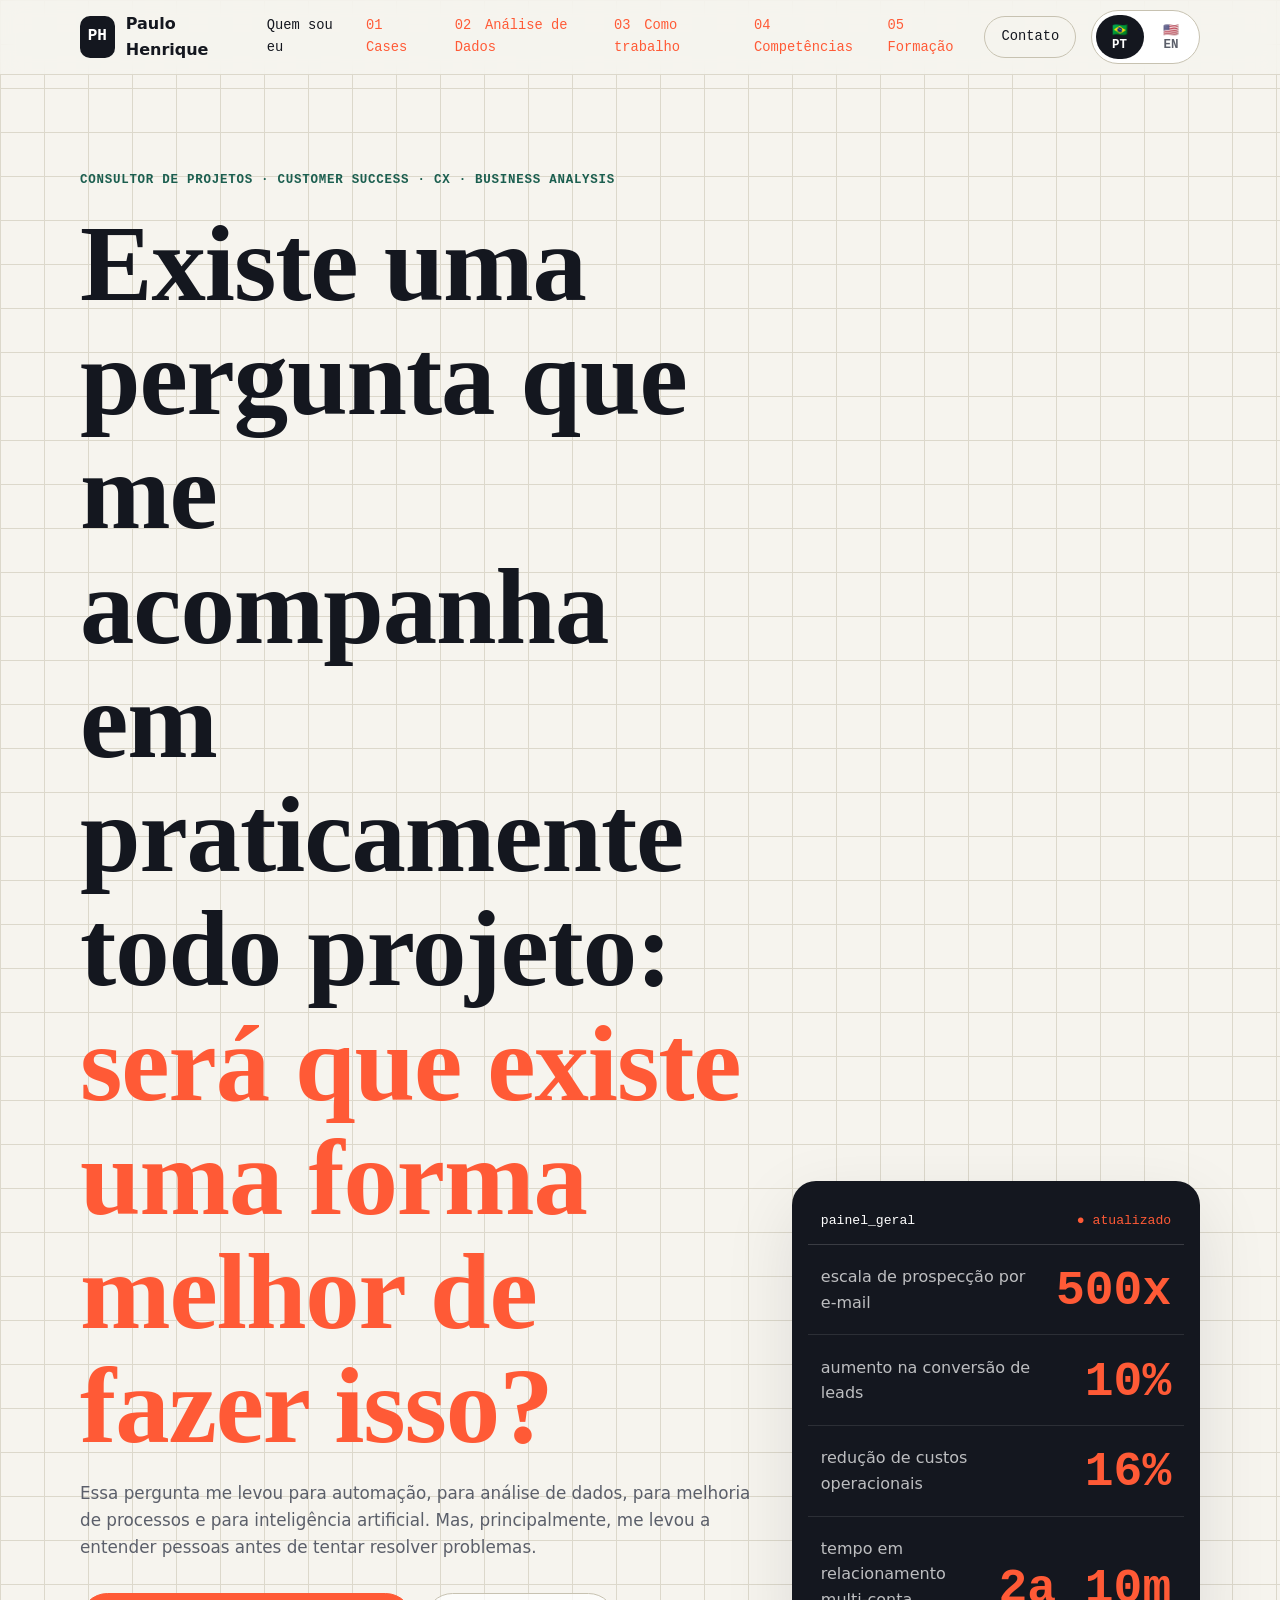
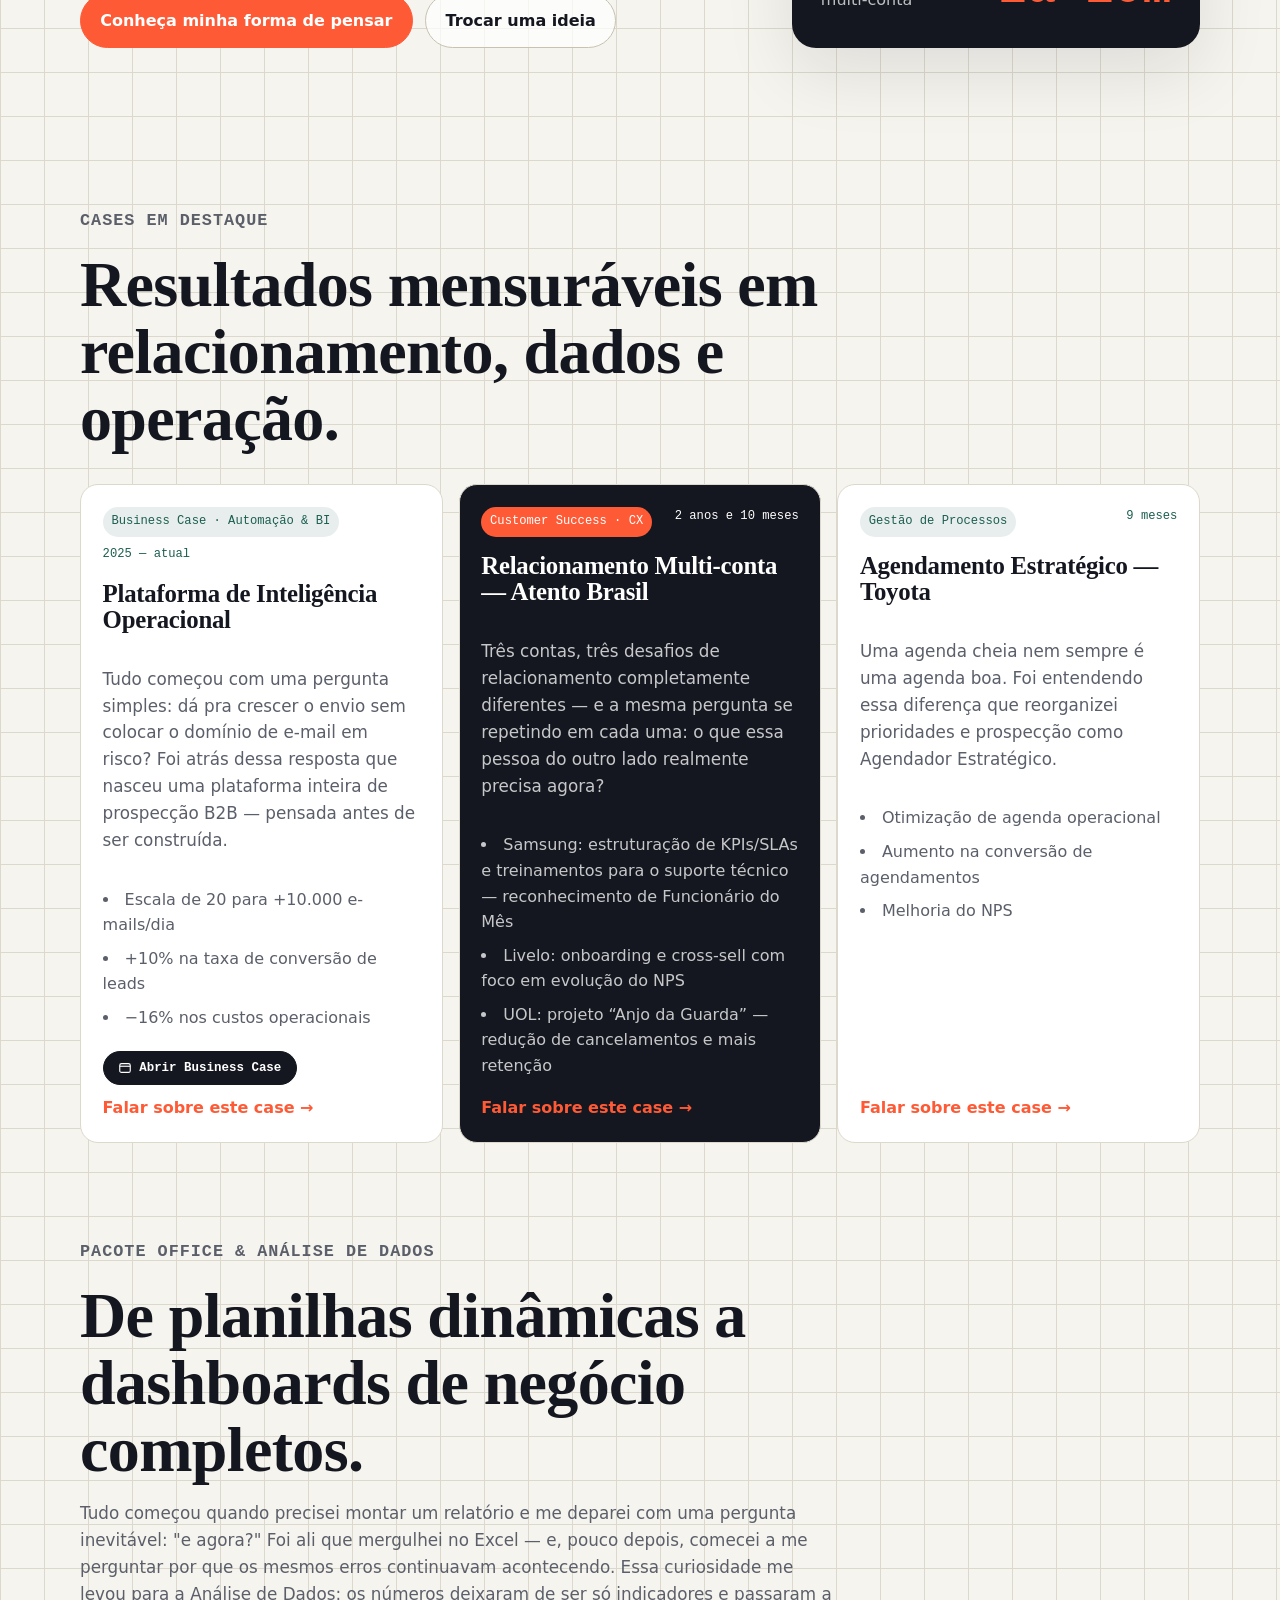
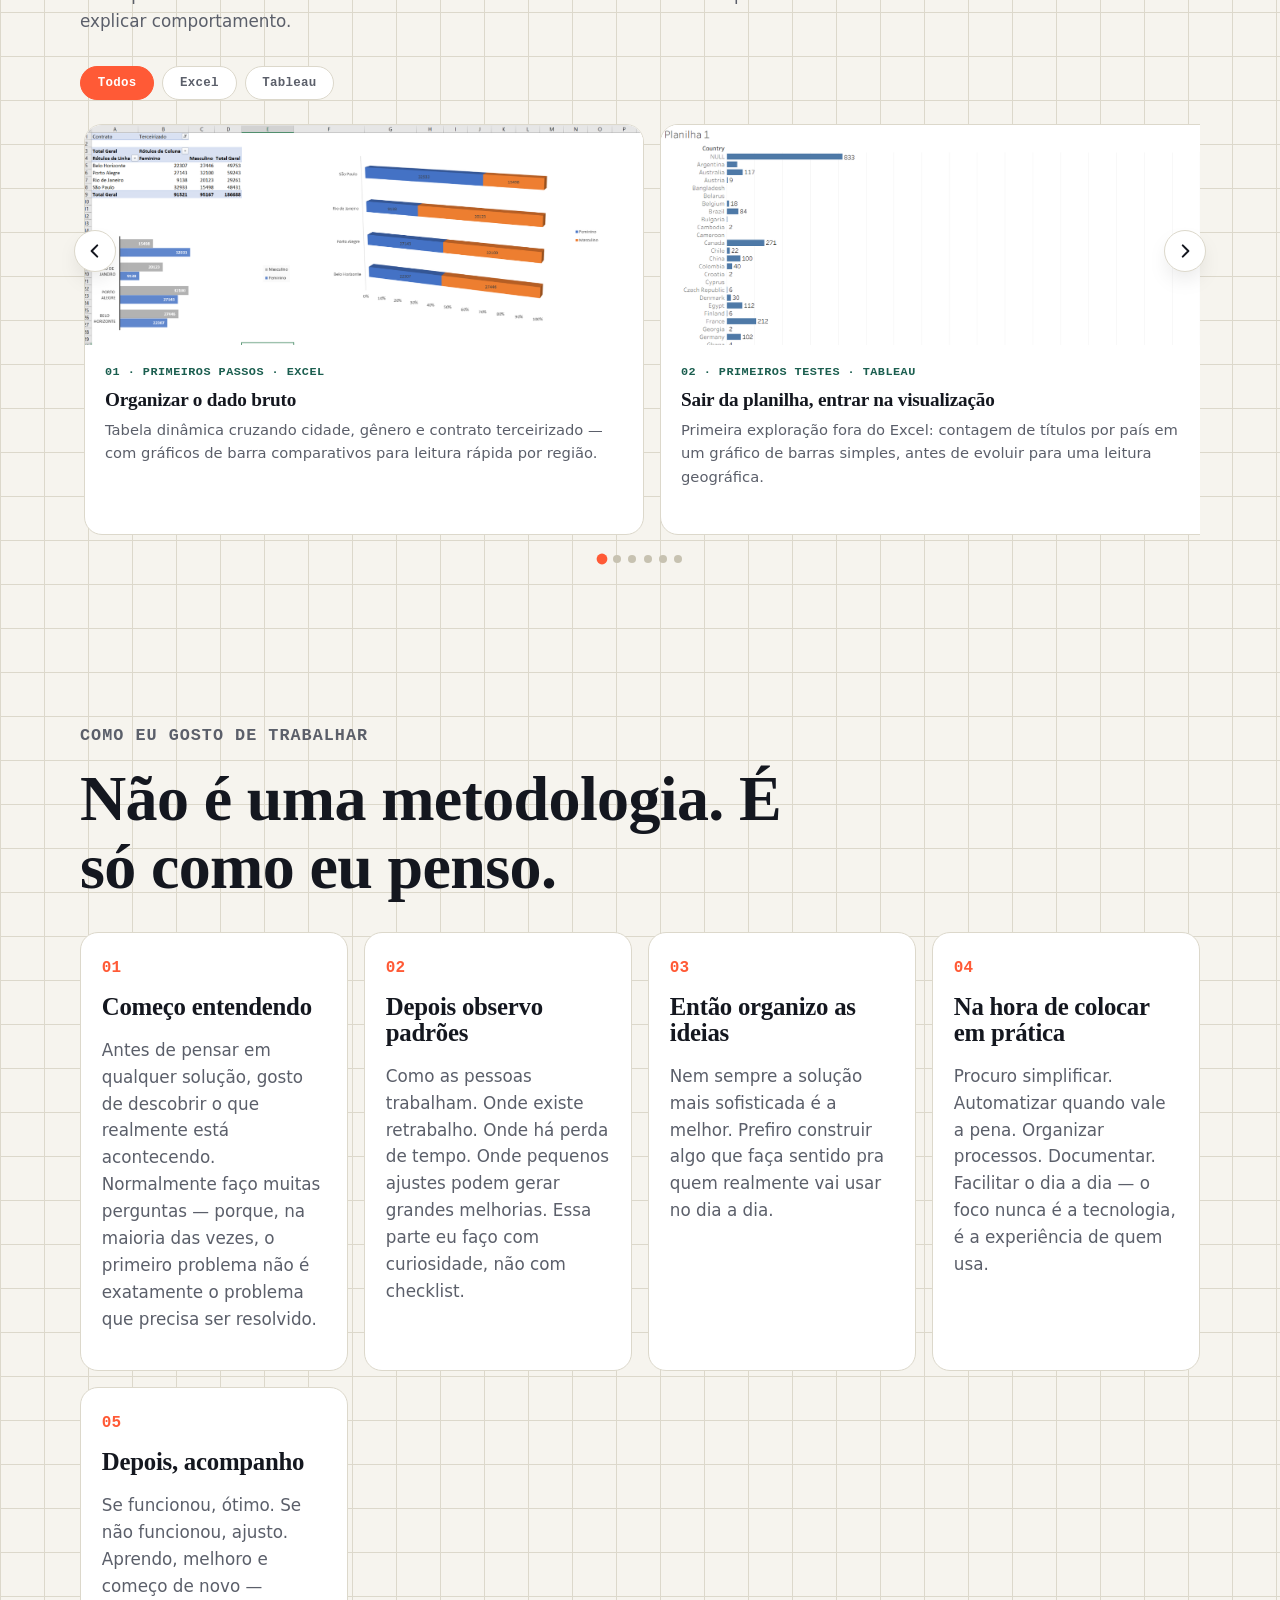
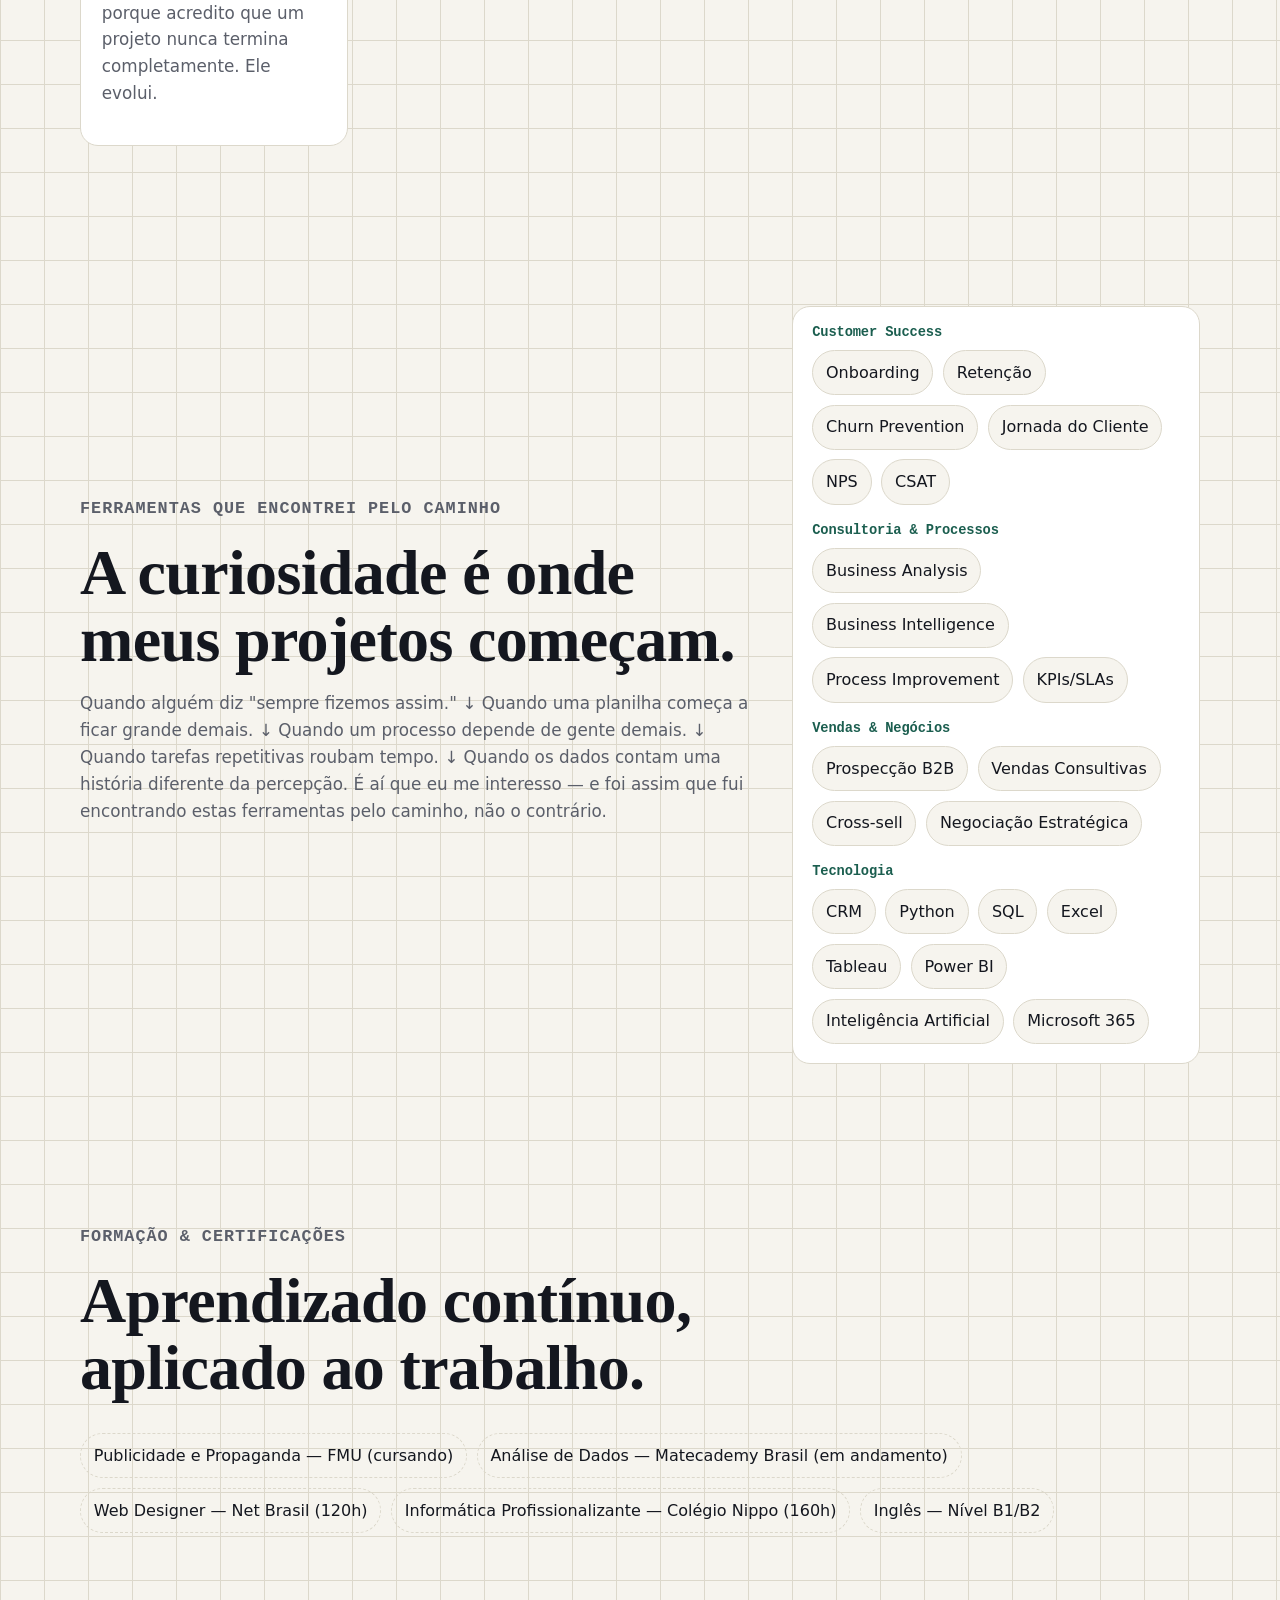
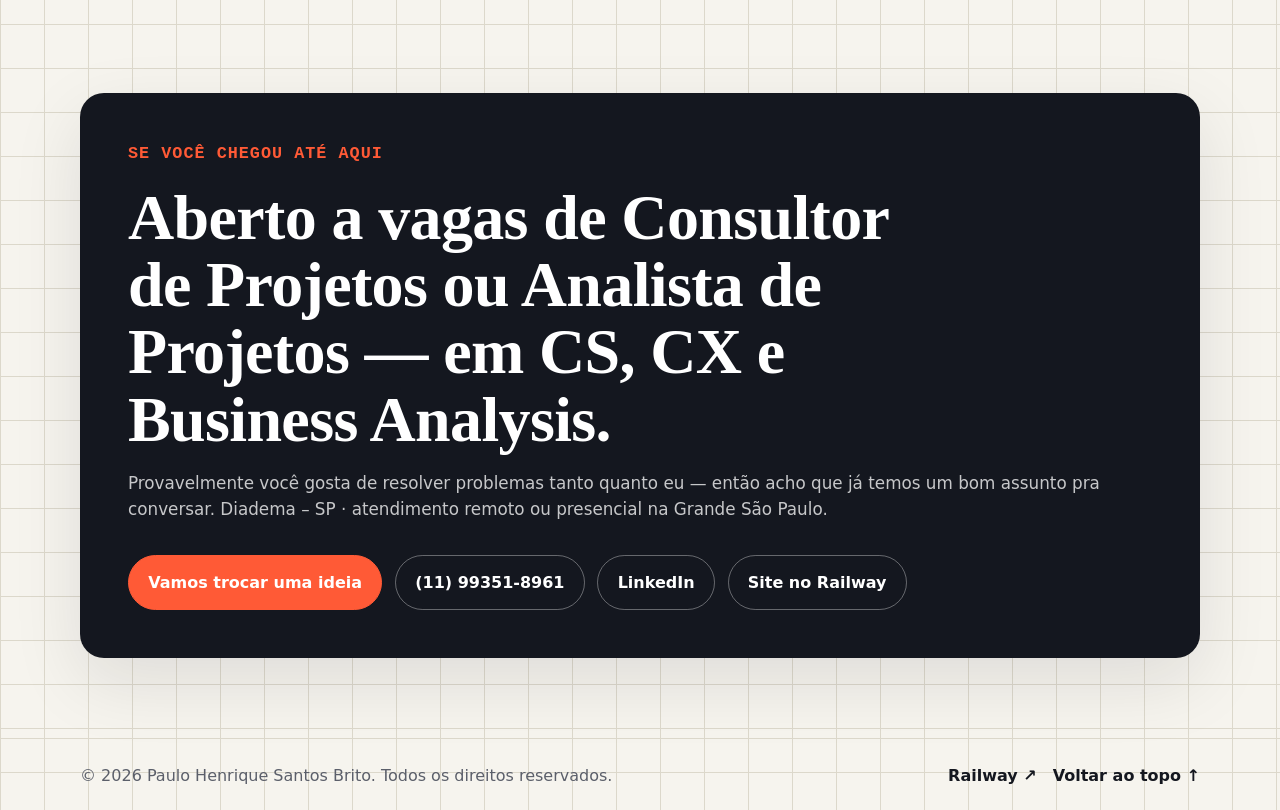
==== index.html @ a8a58516 "Add files via upload" ====
<!DOCTYPE html>
<html lang="pt-BR" id="topo">
<head>
  <meta charset="UTF-8">
  <meta name="viewport" content="width=device-width, initial-scale=1.0">
  <title>Paulo Henrique Santos Brito — Customer Success &amp; Business Analysis</title>
  <meta name="description" content="Portfólio profissional de Paulo Henrique Santos Brito — Customer Success, CX, Business Analysis e Process Improvement. Business cases, forma de pensar e resultados mensuráveis.">
  <meta property="og:title" content="Paulo Henrique Santos Brito — Customer Success &amp; Business Analysis">
  <meta property="og:description" content="Portfólio profissional de Paulo Henrique Santos Brito — Customer Success, CX, Business Analysis e Process Improvement. Business cases, forma de pensar e resultados mensuráveis.">
  <meta property="og:type" content="website">
  <meta property="og:url" content="https://portif-rio-production.up.railway.app/">
  <link rel="canonical" href="https://portif-rio-production.up.railway.app/">
  <meta name="theme-color" content="#F5F3EC">
  <link href="assets/fonts/fonts.css" rel="stylesheet">
  <link rel="stylesheet" href="styles.css">
  <link rel="stylesheet" href="i18n.css">
  <link rel="stylesheet" href="workspace.css">
  <link rel="stylesheet" href="gallery.css">
  <link rel="manifest" href="manifest.json">
  <link rel="apple-touch-icon" href="assets/icons/icon-192.png">
</head>
<body>
  <a class="skip-link" href="#conteudo" data-i18n="common.skip">Pular para o conteúdo</a>

  <header class="site-header" aria-label="Cabeçalho principal">
    <nav class="nav container" aria-label="Navegação principal">
      <a class="brand" href="#topo" aria-label="Paulo Henrique — início">
        <span class="brand-mark" aria-hidden="true">PH</span>
        <span>Paulo Henrique</span>
      </a>

      <button class="nav-toggle" type="button" aria-expanded="false" aria-controls="nav-links" aria-label="Abrir menu">
        <span></span>
        <span></span>
      </button>

      <div class="nav-links" id="nav-links">
        <a href="quem-sou-eu.html" data-i18n="nav.whoAmI">Quem sou eu</a>
        <a href="#projetos"><span aria-hidden="true">01</span> <span data-i18n="nav.cases">Cases</span></a>
        <a href="#analytics"><span aria-hidden="true">02</span> <span data-i18n="nav.analytics">Análise de Dados</span></a>
        <a href="#metodo"><span aria-hidden="true">03</span> <span data-i18n="nav.method">Como trabalho</span></a>
        <a href="#competencias"><span aria-hidden="true">04</span> <span data-i18n="nav.skills">Competências</span></a>
        <a href="#formacao"><span aria-hidden="true">05</span> <span data-i18n="nav.education">Formação</span></a>
        <a class="nav-cta" href="#contato" data-i18n="nav.contact">Contato</a>
        <div class="lang-switch" role="group" aria-label="Idioma / Language">
          <button type="button" class="lang-btn" data-lang="pt">🇧🇷 PT</button>
          <button type="button" class="lang-btn" data-lang="en">🇺🇸 EN</button>
        </div>
      </div>
    </nav>
  </header>

  <main id="conteudo">
    <section class="hero section" aria-labelledby="hero-title">
      <div class="container hero-grid">
        <div class="hero-copy">
          <p class="eyebrow" data-i18n="hero.eyebrow">Consultor de Projetos · Customer Success · CX · Business Analysis</p>
          <h1 id="hero-title" data-i18n-html="hero.titleHtml">Existe uma pergunta que me acompanha em praticamente todo projeto: <em>será que existe uma forma melhor de fazer isso?</em></h1>
          <p class="hero-text" data-i18n="hero.text">Essa pergunta me levou para automação, para análise de dados, para melhoria de processos e para inteligência artificial. Mas, principalmente, me levou a entender pessoas antes de tentar resolver problemas.</p>
          <div class="actions">
            <a class="btn btn-primary" href="#projetos" data-i18n="hero.ctaPrimary">Conheça minha forma de pensar</a>
            <a class="btn btn-secondary" href="#contato" data-i18n="hero.ctaSecondary">Trocar uma ideia</a>
          </div>
        </div>

        <aside class="readout reveal" aria-label="Painel geral de métricas">
          <div class="readout-head">
            <span data-i18n="hero.readoutLabel">painel_geral</span>
            <span class="status" data-i18n="hero.readoutStatus">● atualizado</span>
          </div>
          <dl>
            <div>
              <dt data-i18n="hero.m1">escala de prospecção por e-mail</dt>
              <dd>500x</dd>
            </div>
            <div>
              <dt data-i18n="hero.m2">aumento na conversão de leads</dt>
              <dd>10%</dd>
            </div>
            <div>
              <dt data-i18n="hero.m3">redução de custos operacionais</dt>
              <dd>16%</dd>
            </div>
            <div>
              <dt data-i18n="hero.m4">tempo em relacionamento multi-conta</dt>
              <dd>2a 10m</dd>
            </div>
          </dl>
        </aside>
      </div>
    </section>

    <section class="section" id="projetos" aria-labelledby="projects-title">
      <div class="container">
        <div class="section-header reveal">
          <p class="eyebrow" data-i18n="cases.eyebrow">Cases em destaque</p>
          <h2 id="projects-title" data-i18n="cases.title">Resultados mensuráveis em relacionamento, dados e operação.</h2>
        </div>
        <div class="project-grid">
          <article class="project-card reveal">
            <div class="card-meta"><span data-i18n="cases.case1.tag1">Business Case · Automação &amp; BI</span><span data-i18n="cases.case1.tag2">2025 — atual</span></div>
            <h3 data-i18n="cases.case1.title">Plataforma de Inteligência Operacional</h3>
            <p data-i18n="cases.case1.desc">Tudo começou com uma pergunta simples: dá pra crescer o envio sem colocar o domínio de e-mail em risco? Foi atrás dessa resposta que nasceu uma plataforma inteira de prospecção B2B — pensada antes de ser construída.</p>
            <ul>
              <li data-i18n="cases.case1.b1">Escala de 20 para +10.000 e-mails/dia</li>
              <li data-i18n="cases.case1.b2">+10% na taxa de conversão de leads</li>
              <li data-i18n="cases.case1.b3">−16% nos custos operacionais</li>
            </ul>
            <div class="card-actions">
              <button type="button" class="btn-workspace" id="openCaseWorkspace">
                <svg viewBox="0 0 16 16" fill="none" width="14" height="14" aria-hidden="true"><rect x="2" y="3" width="12" height="10" rx="2" stroke="currentColor" stroke-width="1.3"/><path d="M2 6h12" stroke="currentColor" stroke-width="1.3"/></svg>
                <span data-i18n="cases.case1.openBtn">Abrir Business Case</span>
              </button>
              <a href="#contato" data-i18n="cases.talk">Falar sobre este case →</a>
            </div>
          </article>

          <article class="project-card featured reveal">
            <div class="card-meta"><span data-i18n="cases.case2.tag1">Customer Success · CX</span><span data-i18n="cases.case2.tag2">2 anos e 10 meses</span></div>
            <h3 data-i18n="cases.case2.title">Relacionamento Multi-conta — Atento Brasil</h3>
            <p data-i18n="cases.case2.desc">Três contas, três desafios de relacionamento completamente diferentes — e a mesma pergunta se repetindo em cada uma: o que essa pessoa do outro lado realmente precisa agora?</p>
            <ul>
              <li data-i18n="cases.case2.b1">Samsung: estruturação de KPIs/SLAs e treinamentos para o suporte técnico — reconhecimento de Funcionário do Mês</li>
              <li data-i18n="cases.case2.b2">Livelo: onboarding e cross-sell com foco em evolução do NPS</li>
              <li data-i18n="cases.case2.b3">UOL: projeto “Anjo da Guarda” — redução de cancelamentos e mais retenção</li>
            </ul>
            <a href="#contato" data-i18n="cases.talk">Falar sobre este case →</a>
          </article>

          <article class="project-card reveal">
            <div class="card-meta"><span data-i18n="cases.case3.tag1">Gestão de Processos</span><span data-i18n="cases.case3.tag2">9 meses</span></div>
            <h3 data-i18n="cases.case3.title">Agendamento Estratégico — Toyota</h3>
            <p data-i18n="cases.case3.desc">Uma agenda cheia nem sempre é uma agenda boa. Foi entendendo essa diferença que reorganizei prioridades e prospecção como Agendador Estratégico.</p>
            <ul>
              <li data-i18n="cases.case3.b1">Otimização de agenda operacional</li>
              <li data-i18n="cases.case3.b2">Aumento na conversão de agendamentos</li>
              <li data-i18n="cases.case3.b3">Melhoria do NPS</li>
            </ul>
            <a href="#contato" data-i18n="cases.talk">Falar sobre este case →</a>
          </article>
        </div>
      </div>
    </section>

    <section class="section analytics-section" id="analytics" aria-labelledby="analytics-title">
      <div class="container">
        <div class="section-header reveal">
          <p class="eyebrow" data-i18n="analytics.eyebrow">Pacote Office &amp; Análise de Dados</p>
          <h2 id="analytics-title" data-i18n="analytics.title">De planilhas dinâmicas a dashboards de negócio completos.</h2>
          <p data-i18n="analytics.intro">Tudo começou quando precisei montar um relatório e me deparei com uma pergunta inevitável: "e agora?" Foi ali que mergulhei no Excel — e, pouco depois, comecei a me perguntar por que os mesmos erros continuavam acontecendo. Essa curiosidade me levou para a Análise de Dados: os números deixaram de ser só indicadores e passaram a explicar comportamento.</p>
        </div>

        <div class="platform-filters reveal" role="tablist" aria-label="Filtrar por plataforma">
          <button type="button" class="filter-btn is-active" data-filter="all" role="tab" aria-selected="true" data-i18n="analytics.filterAll">Todos</button>
          <button type="button" class="filter-btn" data-filter="excel" role="tab" aria-selected="false" data-i18n="analytics.filterExcel">Excel</button>
          <button type="button" class="filter-btn" data-filter="tableau" role="tab" aria-selected="false" data-i18n="analytics.filterTableau">Tableau</button>
        </div>

        <div class="carousel reveal" id="analyticsCarousel">
          <button type="button" class="carousel-arrow carousel-prev" id="carPrev" aria-label="Slide anterior">
            <svg viewBox="0 0 16 16" fill="none" width="18" height="18"><path d="M10 3L5 8l5 5" stroke="currentColor" stroke-width="1.8" stroke-linecap="round" stroke-linejoin="round"/></svg>
          </button>

          <ul class="carousel-track" id="carTrack">
            <li class="slide" data-platform="excel">
              <button type="button" class="slide-media" data-gallery-trigger aria-label="Ampliar imagem: Tabela dinâmica no Excel comparando dados por cidade e gênero, com gráficos de barra ao lado">
                <img src="analytics-excel.png" alt="Tabela dinâmica no Excel comparando dados por cidade e gênero, com gráficos de barra ao lado" loading="lazy">
              </button>
              <div class="slide-body">
                <p class="slide-tag" data-i18n="analytics.s1.tag">01 · Primeiros passos · Excel</p>
                <h3 data-i18n="analytics.s1.title">Organizar o dado bruto</h3>
                <p data-i18n="analytics.s1.desc">Tabela dinâmica cruzando cidade, gênero e contrato terceirizado — com gráficos de barra comparativos para leitura rápida por região.</p>
              </div>
            </li>
            <li class="slide" data-platform="tableau">
              <button type="button" class="slide-media" data-gallery-trigger aria-label="Ampliar imagem: Gráfico de barras horizontal no Tableau com contagem de títulos por país">
                <img src="analytics-tableau-barras.png" alt="Gráfico de barras horizontal no Tableau com contagem de títulos por país" loading="lazy">
              </button>
              <div class="slide-body">
                <p class="slide-tag" data-i18n="analytics.s2.tag">02 · Primeiros testes · Tableau</p>
                <h3 data-i18n="analytics.s2.title">Sair da planilha, entrar na visualização</h3>
                <p data-i18n="analytics.s2.desc">Primeira exploração fora do Excel: contagem de títulos por país em um gráfico de barras simples, antes de evoluir para uma leitura geográfica.</p>
              </div>
            </li>
            <li class="slide" data-platform="tableau">
              <button type="button" class="slide-media" data-gallery-trigger aria-label="Ampliar imagem: Mapa mundial no Tableau mostrando contagem de títulos por país">
                <img src="analytics-tableau-mapa.png" alt="Mapa mundial no Tableau mostrando contagem de títulos por país" loading="lazy">
              </button>
              <div class="slide-body">
                <p class="slide-tag" data-i18n="analytics.s3.tag">03 · Ganhando profundidade · Tableau</p>
                <h3 data-i18n="analytics.s3.title">Dar lugar geográfico ao dado</h3>
                <p data-i18n="analytics.s3.desc">O mesmo dado do passo anterior, agora como mapa: campos calculados de latitude/longitude para mapear volume de títulos por região.</p>
              </div>
            </li>
            <li class="slide" data-platform="tableau">
              <button type="button" class="slide-media" data-gallery-trigger aria-label="Ampliar imagem: Gráfico de área no Tableau mostrando evolução percentual de filmes e séries ao longo do tempo">
                <img src="analytics-tableau-temporal.png" alt="Gráfico de área no Tableau mostrando evolução percentual de filmes e séries ao longo do tempo" loading="lazy">
              </button>
              <div class="slide-body">
                <p class="slide-tag" data-i18n="analytics.s4.tag">04 · Leitura temporal · Tableau</p>
                <h3 data-i18n="analytics.s4.title">Contar uma história com o dado</h3>
                <p data-i18n="analytics.s4.desc">Análise temporal comparativa (% do total por mês e tipo de conteúdo), com tooltips interativos pensados para leitura executiva, não só para o analista.</p>
              </div>
            </li>
            <li class="slide" data-platform="tableau">
              <button type="button" class="slide-media" data-gallery-trigger aria-label="Ampliar imagem: Dashboard completo no Tableau com gráfico de pizza, mapa, tabela de duração e séries temporais por gênero">
                <img src="analytics-tableau-dashboard-completo.png" alt="Dashboard completo no Tableau com gráfico de pizza, mapa, tabela de duração e séries temporais por gênero" loading="lazy">
              </button>
              <div class="slide-body">
                <p class="slide-tag" data-i18n="analytics.s5.tag">05 · Dashboards completos · Tableau</p>
                <h3 data-i18n="analytics.s5.title">Reunir várias leituras em um só painel</h3>
                <p data-i18n="analytics.s5.desc">Painel único combinando pizza, mapa, tabela, ranking por ano e séries dinâmicas por gênero — a mesma base de dados lida sob vários ângulos ao mesmo tempo.</p>
              </div>
            </li>
            <li class="slide" data-platform="excel">
              <button type="button" class="slide-media" data-gallery-trigger aria-label="Ampliar imagem: Dashboard estratégico no Excel com top 5 estados, top 5 atividades por CNAE e índice de confiança por tempo de mercado">
                <img src="analytics-excel-estrategico.png" alt="Dashboard estratégico no Excel com top 5 estados, top 5 atividades por CNAE e índice de confiança por tempo de mercado" loading="lazy">
              </button>
              <div class="slide-body">
                <p class="slide-tag" data-i18n="analytics.s6.tag">06 · Aplicando ao negócio · Excel</p>
                <h3 data-i18n="analytics.s6.title">Transformar dado em decisão</h3>
                <p data-i18n="analytics.s6.desc">Dashboard estratégico por CNAE: concentração de empresas por estado, atividades mais frequentes e um índice de confiança por tempo de mercado — a mesma lógica analítica usada em business cases de qualificação de leads.</p>
              </div>
            </li>
          </ul>

          <button type="button" class="carousel-arrow carousel-next" id="carNext" aria-label="Próximo slide">
            <svg viewBox="0 0 16 16" fill="none" width="18" height="18"><path d="M6 3l5 5-5 5" stroke="currentColor" stroke-width="1.8" stroke-linecap="round" stroke-linejoin="round"/></svg>
          </button>
        </div>

        <div class="carousel-dots" id="carDots" role="tablist" aria-label="Selecionar slide"></div>
      </div>
    </section>

    <section class="section" id="metodo" aria-labelledby="method-title">
      <div class="container">
        <div class="section-header reveal">
          <p class="eyebrow" data-i18n="method.eyebrow">Como eu gosto de trabalhar</p>
          <h2 id="method-title" data-i18n="method.title">Não é uma metodologia. É só como eu penso.</h2>
        </div>
        <ol class="method-grid">
          <li class="method-item reveal"><span aria-hidden="true">01</span><h3 data-i18n="method.step1.title">Começo entendendo</h3><p data-i18n="method.step1.text">Antes de pensar em qualquer solução, gosto de descobrir o que realmente está acontecendo. Normalmente faço muitas perguntas — porque, na maioria das vezes, o primeiro problema não é exatamente o problema que precisa ser resolvido.</p></li>
          <li class="method-item reveal"><span aria-hidden="true">02</span><h3 data-i18n="method.step2.title">Depois observo padrões</h3><p data-i18n="method.step2.text">Como as pessoas trabalham. Onde existe retrabalho. Onde há perda de tempo. Onde pequenos ajustes podem gerar grandes melhorias. Essa parte eu faço com curiosidade, não com checklist.</p></li>
          <li class="method-item reveal"><span aria-hidden="true">03</span><h3 data-i18n="method.step3.title">Então organizo as ideias</h3><p data-i18n="method.step3.text">Nem sempre a solução mais sofisticada é a melhor. Prefiro construir algo que faça sentido pra quem realmente vai usar no dia a dia.</p></li>
          <li class="method-item reveal"><span aria-hidden="true">04</span><h3 data-i18n="method.step4.title">Na hora de colocar em prática</h3><p data-i18n="method.step4.text">Procuro simplificar. Automatizar quando vale a pena. Organizar processos. Documentar. Facilitar o dia a dia — o foco nunca é a tecnologia, é a experiência de quem usa.</p></li>
          <li class="method-item reveal"><span aria-hidden="true">05</span><h3 data-i18n="method.step5.title">Depois, acompanho</h3><p data-i18n="method.step5.text">Se funcionou, ótimo. Se não funcionou, ajusto. Aprendo, melhoro e começo de novo — porque acredito que um projeto nunca termina completamente. Ele evolui.</p></li>
        </ol>
      </div>
    </section>

    <section class="section split-section container" id="competencias" aria-labelledby="skills-title">
      <div class="section-header reveal">
        <p class="eyebrow" data-i18n="skills.eyebrow">Ferramentas que encontrei pelo caminho</p>
        <h2 id="skills-title" data-i18n="skills.title">A curiosidade é onde meus projetos começam.</h2>
        <p data-i18n="skills.intro">Quando alguém diz "sempre fizemos assim." ↓ Quando uma planilha começa a ficar grande demais. ↓ Quando um processo depende de gente demais. ↓ Quando tarefas repetitivas roubam tempo. ↓ Quando os dados contam uma história diferente da percepção. É aí que eu me interesso — e foi assim que fui encontrando estas ferramentas pelo caminho, não o contrário.</p>
      </div>
      <div class="skill-groups reveal">
        <div class="skill-group"><h3 data-i18n="skills.g1.title">Customer Success</h3><div><span data-i18n="skills.g1.t1">Onboarding</span><span data-i18n="skills.g1.t2">Retenção</span><span data-i18n="skills.g1.t3">Churn Prevention</span><span data-i18n="skills.g1.t4">Jornada do Cliente</span><span data-i18n="skills.g1.t5">NPS</span><span data-i18n="skills.g1.t6">CSAT</span></div></div>
        <div class="skill-group"><h3 data-i18n="skills.g2.title">Consultoria &amp; Processos</h3><div><span data-i18n="skills.g2.t1">Business Analysis</span><span data-i18n="skills.g2.t2">Business Intelligence</span><span data-i18n="skills.g2.t3">Process Improvement</span><span data-i18n="skills.g2.t4">KPIs/SLAs</span></div></div>
        <div class="skill-group"><h3 data-i18n="skills.g3.title">Vendas &amp; Negócios</h3><div><span data-i18n="skills.g3.t1">Prospecção B2B</span><span data-i18n="skills.g3.t2">Vendas Consultivas</span><span data-i18n="skills.g3.t3">Cross-sell</span><span data-i18n="skills.g3.t4">Negociação Estratégica</span></div></div>
        <div class="skill-group"><h3 data-i18n="skills.g4.title">Tecnologia</h3><div><span>CRM</span><span>Python</span><span>SQL</span><span>Excel</span><span>Tableau</span><span>Power BI</span><span data-i18n="skills.g4.t2">Inteligência Artificial</span><span data-i18n="skills.g4.t4">Microsoft 365</span></div></div>
      </div>
    </section>

    <section class="section" id="formacao" aria-labelledby="education-title">
      <div class="container">
        <div class="section-header reveal">
          <p class="eyebrow" data-i18n="education.eyebrow">Formação &amp; Certificações</p>
          <h2 id="education-title" data-i18n="education.title">Aprendizado contínuo, aplicado ao trabalho.</h2>
        </div>
        <ul class="education-list reveal">
          <li data-i18n="education.i1">Publicidade e Propaganda — FMU (cursando)</li>
          <li data-i18n="education.i2">Análise de Dados — Matecademy Brasil (em andamento)</li>
          <li data-i18n="education.i3">Web Designer — Net Brasil (120h)</li>
          <li data-i18n="education.i4">Informática Profissionalizante — Colégio Nippo (160h)</li>
          <li data-i18n="education.i5">Inglês — Nível B1/B2</li>
        </ul>
      </div>
    </section>

    <section class="section" id="contato" aria-labelledby="contact-title">
      <div class="container">
        <div class="contact-card reveal">
          <p class="eyebrow" data-i18n="contact.eyebrow">Se você chegou até aqui</p>
          <h2 id="contact-title" data-i18n="contact.title">Aberto a vagas de Consultor de Projetos ou Analista de Projetos — em CS, CX e Business Analysis.</h2>
          <p data-i18n="contact.text">Provavelmente você gosta de resolver problemas tanto quanto eu — então acho que já temos um bom assunto pra conversar. Diadema – SP · atendimento remoto ou presencial na Grande São Paulo.</p>
          <div class="actions">
            <a class="btn btn-primary" href="mailto:paulohenrique.ph12335@gmail.com" data-i18n="contact.btnEmail">Vamos trocar uma ideia</a>
            <a class="btn btn-secondary dark" href="tel:+5511993518961">(11) 99351-8961</a>
            <a class="btn btn-secondary dark" href="https://www.linkedin.com/in/paulo-henrique-santos-brito-801a51206" target="_blank" rel="noopener noreferrer" data-i18n="contact.btnLinkedIn">LinkedIn</a>
            <a class="btn btn-secondary dark" href="https://portif-rio-production.up.railway.app/" target="_blank" rel="noopener noreferrer" data-i18n="contact.btnSite">Site no Railway</a>
          </div>
        </div>
      </div>
    </section>
  </main>

  <footer class="site-footer">
    <div class="container footer-inner">
      <p>© <span id="current-year"></span> Paulo Henrique Santos Brito. <span data-i18n="footer.rights">Todos os direitos reservados.</span></p>
      <div class="footer-links">
        <a href="https://portif-rio-production.up.railway.app/" target="_blank" rel="noopener noreferrer" data-i18n="footer.railway">Railway ↗</a>
        <a href="#topo" data-i18n="footer.backToTop">Voltar ao topo ↑</a>
      </div>
    </div>
  </footer>

  <!-- ============================================================
       WORKSPACE — Business Case (upgrade opcional)
       Ambiente estilo software profissional, aberto pelo botão
       "Abrir Business Case" no card do case. Não afeta o resto do site.
       ============================================================ -->
  <div class="tw-overlay" id="twOverlay" role="dialog" aria-modal="true" aria-label="Business Case interativo — Plataforma de Inteligência Operacional" hidden>
    <div class="tw-topbar">
      <div class="tw-topbar-left">
        <span class="tw-dot" aria-hidden="true"></span>
        <span class="tw-title">Business Case / <b data-i18n="workspace.title">Plataforma de Inteligência Operacional</b></span>
      </div>
      <div class="tw-topbar-right">
        <span id="twOpenCount">0 janelas abertas</span>
        <button class="tw-close" id="twClose" type="button" aria-label="Fechar workspace">
          <svg viewBox="0 0 16 16" fill="none" width="13" height="13"><path d="M4 4l8 8M12 4l-8 8" stroke="currentColor" stroke-width="1.6" stroke-linecap="round"/></svg>
          <span data-i18n="workspace.close">Fechar</span>
        </button>
      </div>
    </div>
    <div class="tw-body">
      <aside class="tw-dock" id="twDock" aria-label="Módulos do case"></aside>
      <div class="tw-canvas" id="twCanvas">
        <div class="tw-empty" id="twEmpty">
          <svg viewBox="0 0 24 24" fill="none" width="30" height="30"><rect x="3" y="4" width="18" height="14" rx="2" stroke="currentColor" stroke-width="1.4"/><path d="M3 9h18" stroke="currentColor" stroke-width="1.4"/></svg>
          <p data-i18n="workspace.emptyHint">Selecione um módulo na barra lateral para abrir uma janela.</p>
        </div>
      </div>
    </div>
    <div class="tw-taskbar" id="twTaskbar"></div>
  </div>

  <!-- ============================================================
       GALERIA — pop-up em tela cheia para as imagens do carrossel
       ============================================================ -->
  <div class="gal-overlay" id="galOverlay" role="dialog" aria-modal="true" aria-label="Galeria de imagens" hidden>
    <button type="button" class="gal-close" id="galClose" aria-label="Fechar galeria" data-i18n-attr="aria-label:gallery.close">
      <svg viewBox="0 0 16 16" fill="none" width="15" height="15"><path d="M4 4l8 8M12 4l-8 8" stroke="currentColor" stroke-width="1.6" stroke-linecap="round"/></svg>
    </button>
    <button type="button" class="gal-nav gal-prev" id="galPrev" aria-label="Imagem anterior" data-i18n-attr="aria-label:gallery.prev">
      <svg viewBox="0 0 16 16" fill="none" width="18" height="18"><path d="M10 3L5 8l5 5" stroke="currentColor" stroke-width="1.8" stroke-linecap="round" stroke-linejoin="round"/></svg>
    </button>
    <div class="gal-stage">
      <img class="gal-image" id="galImage" src="" alt="">
      <div class="gal-caption">
        <p class="gal-tag" id="galTag"></p>
        <h3 id="galTitle"></h3>
      </div>
      <div class="gal-counter"><span id="galCounter">1 / 6</span></div>
    </div>
    <button type="button" class="gal-nav gal-next" id="galNext" aria-label="Próxima imagem" data-i18n-attr="aria-label:gallery.next">
      <svg viewBox="0 0 16 16" fill="none" width="18" height="18"><path d="M6 3l5 5-5 5" stroke="currentColor" stroke-width="1.8" stroke-linecap="round" stroke-linejoin="round"/></svg>
    </button>
  </div>

  <script src="i18n-pt.js"></script>
  <script src="i18n-en.js"></script>
  <script src="i18n.js"></script>
  <script src="script.js"></script>
  <script src="workspace.js"></script>
  <script src="gallery.js"></script>

  <script>
    if ("serviceWorker" in navigator) {
      window.addEventListener("load", function () {
        navigator.serviceWorker.register("service-worker.js").catch(function (err) {
          console.warn("Service worker não registrado:", err);
        });
      });
    }
  </script>
</body>
</html>
---- styles.css ----
:root {
  --paper: #f6f4ee;
  --paper-2: #ffffff;
  --ink: #14171f;
  --ink-soft: #5b5f6a;
  --line: #dcd8cb;
  --line-strong: #c7c2b1;
  --signal: #ff5a36;
  --teal: #1b5e4f;
  --panel: #14171f;
  --shadow: 0 24px 70px rgba(20, 23, 31, 0.10);
  --font-display: "Fraunces", Georgia, serif;
  --font-body: "Inter", system-ui, sans-serif;
  --font-mono: "IBM Plex Mono", monospace;
}

* { box-sizing: border-box; }
html { scroll-behavior: smooth; }
body {
  margin: 0;
  color: var(--ink);
  font-family: var(--font-body);
  background-color: var(--paper);
  background-image: linear-gradient(var(--line) 1px, transparent 1px), linear-gradient(90deg, var(--line) 1px, transparent 1px);
  background-size: 44px 44px;
  line-height: 1.6;
}
body.nav-open { overflow: hidden; }
a { color: inherit; text-decoration: none; }
ul, ol { margin: 0; padding: 0; }
li { list-style-position: inside; }
img { max-width: 100%; display: block; }
:focus-visible { outline: 2px solid var(--signal); outline-offset: 4px; }

.skip-link {
  left: 1rem;
  padding: .75rem 1rem;
  position: fixed;
  top: .75rem;
  transform: translateY(-150%);
  background: var(--ink);
  color: #fff;
  border-radius: 999px;
  z-index: 100;
}
.skip-link:focus { transform: translateY(0); }

.container { width: min(1120px, calc(100% - 2rem)); margin-inline: auto; }
.section { padding: 5rem 0; }
.site-header {
  position: sticky;
  top: 0;
  z-index: 50;
  background: rgba(246, 244, 238, .82);
  backdrop-filter: blur(10px);
  border-bottom: 1px solid var(--line);
}
.nav { min-height: 74px; display: flex; align-items: center; justify-content: space-between; gap: 1rem; }
.brand { display: inline-flex; align-items: center; gap: .7rem; font-weight: 700; }
.brand-mark { display: grid; place-items: center; width: 42px; height: 42px; color: #fff; background: var(--ink); border-radius: 10px; font-family: var(--font-mono); }
.nav-toggle { display: grid; gap: 7px; width: 46px; height: 46px; place-content: center; border: 1px solid var(--line-strong); border-radius: 999px; background: var(--paper-2); }
.nav-toggle span { display: block; width: 20px; height: 2px; background: var(--ink); transition: transform .2s ease; }
.nav-toggle[aria-expanded="true"] span:first-child { transform: translateY(4.5px) rotate(45deg); }
.nav-toggle[aria-expanded="true"] span:last-child { transform: translateY(-4.5px) rotate(-45deg); }
.nav-links {
  position: absolute;
  left: 1rem;
  right: 1rem;
  top: calc(100% + .5rem);
  display: grid;
  gap: .4rem;
  padding: 1rem;
  border: 1px solid var(--line);
  border-radius: 18px;
  background: var(--paper-2);
  box-shadow: var(--shadow);
  transform: scaleY(.94);
  transform-origin: top;
  opacity: 0;
  pointer-events: none;
  transition: opacity .2s ease, transform .2s ease;
}
.nav-links.is-open { opacity: 1; pointer-events: auto; transform: scaleY(1); }
.nav-links a { padding: .75rem; border-radius: 12px; font-family: var(--font-mono); font-size: .86rem; }
.nav-links a span { color: var(--signal); margin-right: .35rem; }
.nav-links a:hover { background: var(--paper); }
.nav-cta { border: 1px solid var(--line-strong); text-align: center; }
.nav-cta:hover { background: var(--ink) !important; color: #fff; }

.eyebrow, .card-meta, .readout-head, .method-item span, .skill-group h3 { font-family: var(--font-mono); }
.eyebrow { margin: 0 0 1rem; color: var(--teal); font-weight: 600; text-transform: uppercase; letter-spacing: .06em; font-size: .78rem; }
h1, h2, h3 { font-family: var(--font-display); letter-spacing: -0.01em; line-height: 1.05; margin: 0; }
h1 { font-size: clamp(3rem, 10vw, 6.8rem); max-width: 860px; }
h2 { font-size: clamp(2rem, 5vw, 4.2rem); }
h3 { font-size: 1.55rem; }
em { color: var(--signal); font-style: normal; }
.hero { padding-top: 6rem; }
.hero-grid, .split-section { display: grid; gap: 2rem; }
.hero-text, .section-header p, .project-card p, .method-item p, .contact-card p { color: var(--ink-soft); font-size: 1.05rem; }
.hero-text { max-width: 690px; }
.actions { display: flex; flex-wrap: wrap; gap: .8rem; margin-top: 2rem; }
.btn { display: inline-flex; align-items: center; justify-content: center; min-height: 48px; padding: .85rem 1.2rem; border-radius: 999px; font-weight: 700; transition: transform .2s ease, background .2s ease, color .2s ease, border-color .2s ease; }
.btn:hover { transform: translateY(-2px); }
.btn-primary { background: var(--signal); color: #fff; border: 1px solid var(--signal); }
.btn-secondary { background: rgba(255,255,255,.72); border: 1px solid var(--line-strong); }
.btn-secondary.dark { background: transparent; color: #fff; border-color: rgba(255,255,255,.35); }

.readout, .contact-card { background: var(--panel); color: #fff; border-radius: 24px; box-shadow: var(--shadow); }
.readout { padding: 1rem; align-self: end; }
.readout-head { display: flex; justify-content: space-between; gap: 1rem; padding: .8rem; border-bottom: 1px solid rgba(255,255,255,.16); color: #fff; font-size: .82rem; }
.status { color: var(--signal); }
dl { margin: 0; }
.readout dl div { display: grid; grid-template-columns: 1fr auto; gap: 1rem; align-items: end; padding: 1.2rem .8rem; border-bottom: 1px solid rgba(255,255,255,.10); }
.readout dl div:last-child { border-bottom: 0; }
dt { color: rgba(255,255,255,.72); }
dd { margin: 0; color: var(--signal); font: 600 clamp(1.6rem, 6vw, 3rem)/1 var(--font-mono); }

.section-header { margin-bottom: 2rem; max-width: 760px; }
.project-grid, .method-grid { display: grid; gap: 1rem; }
.project-card, .method-item, .skill-groups { background: var(--paper-2); border: 1px solid var(--line); border-radius: 18px; }
.project-card { padding: 1.35rem; display: flex; flex-direction: column; gap: 1rem; transition: transform .2s ease, border-color .2s ease; }
.project-card:hover { transform: translateY(-4px); border-color: var(--line-strong); }
.project-card.featured { background: var(--ink); color: #fff; }
.project-card.featured p, .project-card.featured li { color: rgba(255,255,255,.76); }
.card-meta { display: flex; flex-wrap: wrap; gap: .5rem; justify-content: space-between; color: var(--teal); font-size: .76rem; }
.card-meta span:first-child { background: rgba(27,94,79,.10); padding: .35rem .55rem; border-radius: 999px; }
.featured .card-meta { color: #fff; }
.featured .card-meta span:first-child { background: var(--signal); }
.project-card ul { display: grid; gap: .5rem; color: var(--ink-soft); }
.project-card a { margin-top: auto; color: var(--signal); font-weight: 700; }

.analytics-section { padding-top: 1rem; }

.method-grid { counter-reset: step; list-style: none; }
.method-item { padding: 1.3rem; list-style: none; }
.method-item span { color: var(--signal); font-weight: 700; }
.method-item h3 { margin: .8rem 0 .6rem; }
.skill-groups { padding: 1.2rem; display: grid; gap: 1.2rem; }
.skill-group h3 { color: var(--teal); font-size: .86rem; margin-bottom: .6rem; }
.skill-group div, .education-list { display: flex; flex-wrap: wrap; gap: .6rem; }
.skill-group span, .education-list li { list-style: none; border-radius: 999px; padding: .55rem .8rem; background: var(--paper); border: 1px solid var(--line); }
.education-list li { background: transparent; border-style: dashed; }
.contact-card { padding: clamp(1.5rem, 5vw, 3rem); }
.contact-card .eyebrow { color: var(--signal); }
.contact-card h2 { max-width: 820px; }
.contact-card p { color: rgba(255,255,255,.76); }
.site-footer { border-top: 1px solid var(--line); padding: 1.5rem 0; color: var(--ink-soft); }
.footer-inner { display: flex; flex-wrap: wrap; justify-content: space-between; gap: 1rem; }
.footer-inner p { margin: 0; }
.footer-inner a { color: var(--ink); font-weight: 700; }
.footer-links { display: flex; flex-wrap: wrap; gap: 1rem; }

.reveal { opacity: 0; transform: translateY(16px); transition: opacity .55s ease, transform .55s ease; }
.reveal.is-visible { opacity: 1; transform: translateY(0); }

@media (min-width: 721px) {
  .nav-toggle { display: none; }
  .nav-links { position: static; display: flex; align-items: center; padding: 0; border: 0; border-radius: 0; background: transparent; box-shadow: none; opacity: 1; pointer-events: auto; transform: none; }
  .nav-links a { padding: .55rem .7rem; }
  .nav-cta { padding-inline: 1rem !important; border-radius: 999px !important; }
  .project-grid, .method-grid { grid-template-columns: repeat(2, 1fr); }
}
@media (min-width: 901px) {
  .hero-grid, .split-section { grid-template-columns: minmax(0, 1.25fr) minmax(340px, .75fr); align-items: center; }
  .project-grid { grid-template-columns: repeat(3, 1fr); }
  .method-grid { grid-template-columns: repeat(4, 1fr); }
}
@media (max-width: 900px) {
  .split-section { grid-template-columns: 1fr; }
}
@media (prefers-reduced-motion: reduce) {
  *, *::before, *::after { animation-duration: .01ms !important; animation-iteration-count: 1 !important; scroll-behavior: auto !important; transition-duration: .01ms !important; }
  html { scroll-behavior: auto; }
  .reveal { opacity: 1; transform: none; }
}
---- i18n.css ----
/* ============================================================
   Barra de progresso de leitura
   ============================================================ */
.reading-progress{
  position: fixed; top: 0; left: 0; right: 0; height: 3px; z-index: 999;
  background: transparent; pointer-events: none;
}
.reading-progress span{
  display: block; height: 100%; width: 0%; background: var(--signal);
  transition: width .1s linear;
}
@media (prefers-reduced-motion: reduce){
  .reading-progress span{ transition: none; }
}

/* ============================================================
   Refinamentos de foco/hover — sem alterar o layout existente
   ============================================================ */
a, button { transition: color .2s ease, background-color .2s ease, border-color .2s ease, transform .2s ease, box-shadow .2s ease; }
:focus-visible{ outline: 2px solid var(--signal); outline-offset: 2px; }

.lang-switch{
  display: inline-flex; align-items: center; gap: .2rem;
  background: var(--paper-2); border: 1px solid var(--line-strong); border-radius: 999px;
  padding: .25rem; margin-top: .35rem;
}
.lang-btn{
  display: inline-flex; align-items: center; gap: .35rem;
  font-family: var(--font-mono); font-size: .78rem; font-weight: 600;
  padding: .45rem .75rem; border-radius: 999px; color: var(--ink-soft);
  background: transparent; border: none; cursor: pointer;
  transition: background .25s ease, color .25s ease, transform .15s ease;
}
.lang-btn:hover{ color: var(--ink); transform: translateY(-1px); }
.lang-btn.is-active{ background: var(--ink); color: #fff; }
.lang-btn:focus-visible{ outline: 2px solid var(--signal); outline-offset: 2px; }

@media (min-width: 721px){
  .lang-switch{ margin-top: 0; margin-left: .5rem; }
}
@media (prefers-reduced-motion: reduce){
  .lang-btn{ transition: none; }
}
---- workspace.css ----
/* ============================================================
   Upgrade: botão "Abrir Business Case" no card do case
   (reaproveita as variáveis --signal/--teal/--ink já definidas
   em styles.css — não redefine nada do tema original)
   ============================================================ */
.card-actions{
  margin-top:auto;display:flex;align-items:center;justify-content:space-between;flex-wrap:wrap;gap:.6rem;
}
.card-actions a{margin-top:0;}
.btn-workspace{
  display:inline-flex;align-items:center;gap:.45rem;
  font-family:var(--font-mono);font-size:.78rem;font-weight:600;
  padding:.55rem .9rem;border-radius:999px;
  background:var(--ink);color:#fff;border:1px solid var(--ink);
  cursor:pointer;transition:transform .2s ease, background .2s ease;
}
.btn-workspace:hover{transform:translateY(-2px);background:var(--signal);border-color:var(--signal);}
.project-card.featured .btn-workspace{background:var(--signal);border-color:var(--signal);}
.project-card.featured .btn-workspace:hover{background:#fff;color:var(--ink);border-color:#fff;}

/* ============================================================
   TRADUZZO WORKSPACE — overlay estilo "software profissional"
   Namespace tw- e variáveis próprias (--tw-*) para nunca colidir
   com o tema claro do restante do site.
   ============================================================ */
.tw-overlay{
  --tw-void:#0b0d13;
  --tw-bg:#14171f;
  --tw-surface-1:#1b1f29;
  --tw-surface-2:#222735;
  --tw-surface-3:#2b3140;
  --tw-hair:rgba(255,255,255,.08);
  --tw-hair-strong:rgba(255,255,255,.16);
  --tw-text-1:#f5f3ec;
  --tw-text-2:#b7b3a5;
  --tw-text-3:#6b6f79;
  --tw-teal:#3fd0af;
  --tw-teal-dim:rgba(63,208,175,.14);
  --tw-signal-dim:rgba(255,90,54,.16);
  --tw-signal-line:rgba(255,90,54,.45);
  --tw-rose:#e8697f;
  --tw-rose-dim:rgba(232,105,127,.16);

  position:fixed;inset:0;z-index:1000;
  background:var(--tw-bg);color:var(--tw-text-1);
  font-family:var(--font-body);
  display:flex;flex-direction:column;
  opacity:0;visibility:hidden;transform:scale(1.01);
  transition:opacity .3s ease, transform .3s ease, visibility .3s;
}
.tw-overlay[hidden]{display:none;}
.tw-overlay.is-open{opacity:1;visibility:visible;transform:scale(1);}
.tw-overlay *{box-sizing:border-box;}
.tw-overlay button{font-family:inherit;color:inherit;background:none;border:none;cursor:pointer;}
.tw-overlay em{color:var(--signal);font-style:normal;}

@media (prefers-reduced-motion: reduce){ .tw-overlay{transition:none;} }

.tw-topbar{
  height:56px;flex:0 0 auto;display:flex;align-items:center;justify-content:space-between;
  padding:0 20px;border-bottom:1px solid var(--tw-hair);
  background:rgba(27,31,41,.7);backdrop-filter:blur(14px);
}
.tw-topbar-left{display:flex;align-items:center;gap:10px;}
.tw-dot{width:8px;height:8px;border-radius:50%;background:var(--tw-teal);box-shadow:0 0 10px var(--tw-teal);}
.tw-title{font-family:var(--font-mono);font-size:12.5px;color:var(--tw-text-2);}
.tw-title b{color:var(--tw-text-1);font-weight:600;}
.tw-topbar-right{display:flex;align-items:center;gap:16px;font-family:var(--font-mono);font-size:11.5px;color:var(--tw-text-3);}
.tw-close{
  display:flex;align-items:center;gap:7px;font-size:12.5px;color:var(--tw-text-2);
  padding:8px 14px;border-radius:999px;border:1px solid var(--tw-hair-strong);transition:.2s ease;
}
.tw-close:hover{color:var(--tw-text-1);background:var(--tw-surface-2);border-color:var(--tw-rose);}

.tw-body{flex:1 1 auto;display:flex;min-height:0;position:relative;}

.tw-dock{
  width:70px;flex:0 0 auto;border-right:1px solid var(--tw-hair);
  display:flex;flex-direction:column;align-items:center;gap:6px;padding:18px 0;
  background:rgba(20,23,31,.5);z-index:15;
}
.tw-dock-btn{
  width:44px;height:44px;border-radius:12px;display:flex;align-items:center;justify-content:center;
  color:var(--tw-text-2);position:relative;transition:.2s ease;
}
.tw-dock-btn svg{width:19px;height:19px;}
.tw-dock-btn:hover{background:var(--tw-surface-2);color:var(--tw-text-1);}
.tw-dock-btn.is-open{color:var(--signal);background:var(--tw-signal-dim);}
.tw-dock-btn .tw-tip{
  position:absolute;left:58px;top:50%;transform:translateY(-50%) translateX(-4px);
  background:var(--tw-surface-3);border:1px solid var(--tw-hair-strong);padding:6px 10px;border-radius:8px;
  font-size:11.5px;white-space:nowrap;opacity:0;pointer-events:none;transition:.2s ease;
  box-shadow:0 12px 30px -8px rgba(0,0,0,.5);
}
.tw-dock-btn:hover .tw-tip{opacity:1;transform:translateY(-50%) translateX(0);}

.tw-canvas{
  flex:1 1 auto;position:relative;overflow:hidden;
  background-image:radial-gradient(circle, rgba(255,255,255,.05) 1px, transparent 1px);background-size:26px 26px;
}
.tw-empty{position:absolute;inset:0;display:flex;flex-direction:column;align-items:center;justify-content:center;color:var(--tw-text-3);text-align:center;gap:10px;pointer-events:none;}
.tw-empty p{font-size:13.5px;max-width:260px;line-height:1.6;}

.tw-taskbar{
  flex:0 0 auto;height:0;overflow:hidden;display:flex;align-items:center;gap:8px;padding:0 16px;
  border-top:1px solid transparent;background:rgba(20,23,31,.7);backdrop-filter:blur(14px);
  transition:height .3s ease, border-color .3s ease;
}
.tw-taskbar.has-items{height:50px;border-top-color:var(--tw-hair);}
.tw-chip{display:flex;align-items:center;gap:8px;font-size:12px;color:var(--tw-text-2);background:var(--tw-surface-2);border:1px solid var(--tw-hair);padding:7px 12px;border-radius:9px;transition:.2s ease;}
.tw-chip:hover{color:var(--tw-text-1);border-color:var(--tw-signal-line);}
.tw-chip .tw-chip-dot{width:6px;height:6px;border-radius:50%;background:var(--tw-teal);}

/* Janela */
.tw-win{
  position:absolute;top:0;left:0;width:560px;min-width:320px;
  background:rgba(27,31,41,.92);border:1px solid var(--tw-hair-strong);border-radius:16px;
  box-shadow:0 20px 60px -12px rgba(0,0,0,.6);backdrop-filter:blur(18px);
  display:flex;flex-direction:column;overflow:hidden;animation:twWinOpen .35s ease;
}
.tw-win.closing{animation:twWinClose .2s ease forwards;}
.tw-win.minimizing{animation:twWinMin .3s ease forwards;}
.tw-win.focused{border-color:var(--tw-signal-line);box-shadow:0 24px 70px -14px rgba(0,0,0,.65), 0 0 0 1px rgba(255,90,54,.16);}
@keyframes twWinOpen{from{opacity:0;transform:scale(.94) translateY(10px);}to{opacity:1;transform:scale(1) translateY(0);}}
@keyframes twWinClose{to{opacity:0;transform:scale(.92) translateY(8px);}}
@keyframes twWinMin{to{opacity:0;transform:scale(.5) translateY(220px);}}

.tw-win-header{
  flex:0 0 auto;height:44px;display:flex;align-items:center;justify-content:space-between;
  padding:0 8px 0 14px;border-bottom:1px solid var(--tw-hair);cursor:grab;
  background:linear-gradient(180deg, rgba(255,255,255,.03), transparent);user-select:none;
}
.tw-win-header:active{cursor:grabbing;}
.tw-win-header-left{display:flex;align-items:center;gap:9px;min-width:0;}
.tw-win-header-left svg{width:14px;height:14px;color:var(--signal);flex:0 0 auto;}
.tw-win-header-left .tw-live{width:5px;height:5px;border-radius:50%;background:var(--tw-teal);flex:0 0 auto;}
.tw-win-header-left span{font-size:12.5px;font-weight:500;color:var(--tw-text-1);white-space:nowrap;overflow:hidden;text-overflow:ellipsis;}
.tw-win-header-right{display:flex;align-items:center;gap:2px;}
.tw-win-btn{width:28px;height:28px;border-radius:7px;display:flex;align-items:center;justify-content:center;color:var(--tw-text-3);transition:.2s ease;}
.tw-win-btn:hover{color:var(--tw-text-1);background:var(--tw-surface-2);}
.tw-win-btn.tw-close-win:hover{color:var(--tw-rose);background:var(--tw-rose-dim);}
.tw-win-btn svg{width:13px;height:13px;}

.tw-win-body{flex:1 1 auto;overflow-y:auto;padding:22px;font-size:13.5px;color:var(--tw-text-2);}

/* Conteúdo dos módulos */
.tw-kpi-grid{display:grid;grid-template-columns:repeat(2,1fr);gap:12px;margin-bottom:18px;}
.tw-kpi-card{background:var(--tw-surface-2);border:1px solid var(--tw-hair);border-radius:12px;padding:14px 16px;}
.tw-kpi-card .tw-label{font-family:var(--font-mono);font-size:10.5px;letter-spacing:.04em;color:var(--tw-text-3);text-transform:uppercase;}
.tw-kpi-card .tw-value{font-family:var(--font-display);font-size:22px;font-weight:600;color:var(--tw-text-1);margin-top:6px;}
.tw-kpi-card .tw-value.tw-signal{color:var(--signal);}
.tw-kpi-card .tw-value.tw-teal{color:var(--tw-teal);}
.tw-kpi-card .tw-sub{font-size:11px;color:var(--tw-text-3);margin-top:3px;}

.tw-section-title{font-family:var(--font-mono);font-size:11px;letter-spacing:.08em;text-transform:uppercase;color:var(--tw-text-3);margin:20px 0 10px;}
.tw-section-title:first-child{margin-top:0;}

.tw-chart-box{background:var(--tw-surface-2);border:1px solid var(--tw-hair);border-radius:12px;padding:16px;}
.tw-chart-legend{display:flex;gap:16px;margin-bottom:12px;font-size:11px;color:var(--tw-text-3);}
.tw-chart-legend span{display:flex;align-items:center;gap:6px;}
.tw-chart-legend i{width:8px;height:8px;border-radius:2px;display:inline-block;}

.tw-diagram-box{background:var(--tw-surface-2);border:1px solid var(--tw-hair);border-radius:12px;padding:10px;margin-bottom:16px;}
.tw-diagram-box svg{width:100%;height:auto;display:block;}

.tw-p{margin-bottom:12px;line-height:1.65;font-size:13.5px;color:var(--tw-text-2);}
.tw-p b{color:var(--tw-text-1);font-weight:600;}

.tw-node-list{list-style:none;display:flex;flex-direction:column;gap:9px;padding:0;margin:0;}
.tw-node-list li{display:flex;align-items:flex-start;gap:11px;background:var(--tw-surface-2);border:1px solid var(--tw-hair);border-radius:12px;padding:12px 14px;}
.tw-node-list .tw-n-badge{font-family:var(--font-mono);font-size:11px;color:var(--tw-void);background:var(--signal);width:22px;height:22px;border-radius:6px;display:flex;align-items:center;justify-content:center;flex:0 0 auto;font-weight:600;}
.tw-node-list .tw-n-text b{display:block;color:var(--tw-text-1);font-size:13px;margin-bottom:2px;}
.tw-node-list .tw-n-text span{font-size:12px;color:var(--tw-text-3);line-height:1.5;}

.tw-flow-row{display:flex;flex-direction:column;}
.tw-flow-step{display:flex;gap:14px;padding:13px 0;border-top:1px solid var(--tw-hair);}
.tw-flow-step:first-child{border-top:none;}
.tw-flow-num{font-family:var(--font-mono);font-size:11px;color:var(--signal);width:26px;height:26px;border:1px solid var(--tw-signal-line);border-radius:50%;display:flex;align-items:center;justify-content:center;flex:0 0 auto;}
.tw-flow-text b{display:block;color:var(--tw-text-1);font-size:13px;margin-bottom:3px;}
.tw-flow-text span{font-size:12px;color:var(--tw-text-3);line-height:1.55;}

.tw-badge-row{display:flex;flex-wrap:wrap;gap:8px;margin:12px 0 18px;}
.tw-badge{font-family:var(--font-mono);font-size:11px;padding:6px 11px;border-radius:100px;border:1px solid var(--tw-hair-strong);display:flex;align-items:center;gap:6px;}
.tw-badge.tw-green{color:#7dd88a;border-color:rgba(125,216,138,.35);background:rgba(125,216,138,.08);}
.tw-badge.tw-rose{color:var(--tw-rose);border-color:rgba(232,105,127,.35);background:var(--tw-rose-dim);}
.tw-badge.tw-signal{color:var(--signal);border-color:var(--tw-signal-line);background:var(--tw-signal-dim);}
.tw-badge.tw-gray{color:var(--tw-text-2);border-color:var(--tw-hair-strong);}
.tw-badge.tw-teal{color:var(--tw-teal);border-color:rgba(63,208,175,.35);background:var(--tw-teal-dim);}

.tw-cascade{display:flex;align-items:center;gap:8px;flex-wrap:wrap;margin:10px 0 18px;font-family:var(--font-mono);font-size:11.5px;}
.tw-cascade .tw-stage{background:var(--tw-surface-2);border:1px solid var(--tw-hair);padding:7px 12px;border-radius:9px;color:var(--tw-text-1);}
.tw-cascade .tw-arrow{color:var(--tw-text-3);}

.tw-doc-card{background:var(--tw-surface-2);border:1px solid var(--tw-hair);border-radius:12px;padding:16px 18px;margin-bottom:12px;}
.tw-doc-card h4{font-family:var(--font-display);font-size:14.5px;color:var(--tw-text-1);margin-bottom:8px;display:flex;align-items:center;gap:8px;}
.tw-doc-card ul{padding-left:18px;color:var(--tw-text-2);font-size:12.5px;line-height:1.8;margin:0;}

.tw-result-item{display:flex;gap:12px;padding:13px 0;border-top:1px solid var(--tw-hair);align-items:flex-start;}
.tw-result-item:first-child{border-top:none;}
.tw-result-check{width:20px;height:20px;border-radius:50%;background:var(--tw-teal-dim);color:var(--tw-teal);display:flex;align-items:center;justify-content:center;flex:0 0 auto;margin-top:1px;}
.tw-result-check svg{width:11px;height:11px;}
.tw-result-item b{display:block;color:var(--tw-text-1);font-size:13px;margin-bottom:2px;}
.tw-result-item span{font-size:12px;color:var(--tw-text-3);line-height:1.55;}

/* ============================================================
   MOBILE
   ============================================================ */
@media (max-width:860px){
  .tw-dock{
    width:100%;height:60px;flex-direction:row;border-right:none;border-bottom:1px solid var(--tw-hair);
    overflow-x:auto;justify-content:flex-start;padding:0 10px;gap:8px;
  }
  .tw-body{flex-direction:column;}
  .tw-dock-btn .tw-tip{display:none;}
  .tw-win{
    position:fixed !important;left:0 !important;top:calc(56px + 60px) !important;
    width:100vw !important;height:calc(100vh - 56px - 60px) !important;
    transform:none !important;
    border-radius:0;border-left:none;border-right:none;border-bottom:none;
  }
  .tw-taskbar{display:none;}
  .tw-win-header{cursor:default;}
  .tw-title{max-width:44vw;overflow:hidden;text-overflow:ellipsis;white-space:nowrap;}
}

@media (max-width:480px){
  .tw-topbar{padding:0 12px;}
  #twOpenCount{display:none;}
  .tw-title{max-width:38vw;}
  .tw-win-body{padding:16px;}
  .tw-kpi-grid{grid-template-columns:1fr;}
  .tw-chart-box, .tw-diagram-box{padding:12px;}
  .tw-close span{display:none;}
  .tw-close{padding:8px 10px;}
}
---- gallery.css ----
/* ============================================================
   Botões de plataforma (filtro)
   ============================================================ */
.platform-filters{ display:flex; gap:.5rem; margin-bottom:1.25rem; flex-wrap:wrap; }
.filter-btn{
  font-family:var(--font-mono); font-size:.78rem; font-weight:600; letter-spacing:.02em;
  padding:.55rem 1.05rem; border-radius:999px; border:1px solid var(--line);
  background:var(--paper-2); color:var(--ink-soft); transition:.2s ease;
}
.filter-btn:hover{ border-color:var(--ink); color:var(--ink); }
.filter-btn.is-active{ background:var(--signal); border-color:var(--signal); color:#fff; }

/* ============================================================
   Carrossel horizontal estilo Instagram (peek + snap + swipe)
   ============================================================ */
.carousel{ position:relative; }
.carousel-track{
  list-style:none; margin:0; padding:.25rem .25rem 1rem;
  display:flex; gap:1rem; overflow-x:auto; scroll-snap-type:x mandatory;
  scrollbar-width:none; -ms-overflow-style:none;
}
.carousel-track::-webkit-scrollbar{ display:none; }
.slide{
  flex:0 0 auto; width:min(560px,82vw); scroll-snap-align:center;
  background:var(--paper-2); border:1px solid var(--line); border-radius:18px; overflow:hidden;
  display:flex; flex-direction:column; transition:opacity .25s ease;
}
.slide.is-hidden{ display:none; }
.slide-media{ display:block; width:100%; padding:0; border:none; cursor:zoom-in; background:#fff; }
.slide-media img{ display:block; width:100%; height:220px; object-fit:cover; object-position:top; transition:transform .5s ease; }
.slide-media:hover img{ transform:scale(1.035); }
.slide-body{ padding:1.1rem 1.25rem 1.35rem; display:grid; gap:.5rem; }
.slide-tag{ font-family:var(--font-mono); font-size:.74rem; color:var(--teal); font-weight:600; text-transform:uppercase; letter-spacing:.04em; margin:0; }
.slide-body h3{ font-size:1.2rem; margin:0; }
.slide-body p:not(.slide-tag){ color:var(--ink-soft); margin:0; font-size:.92rem; }

.carousel-arrow{
  position:absolute; top:110px; z-index:2; width:42px; height:42px; border-radius:50%;
  display:flex; align-items:center; justify-content:center; background:#fff; color:var(--ink);
  border:1px solid var(--line); box-shadow:0 10px 24px -8px rgba(0,0,0,.18);
  transition:transform .2s ease, opacity .2s ease;
}
.carousel-arrow:hover{ transform:scale(1.06); }
.carousel-prev{ left:-6px; }
.carousel-next{ right:-6px; }

.carousel-dots{ display:flex; justify-content:center; gap:.45rem; margin-top:.25rem; }
.carousel-dots button{
  width:8px; height:8px; border-radius:50%; background:var(--line-strong); padding:0; border:none;
  transition:transform .2s ease, background .2s ease;
}
.carousel-dots button.is-active{ background:var(--signal); transform:scale(1.35); }

@media (max-width:720px){
  .carousel-arrow{ display:none; }
  .slide{ width:86vw; }
  .slide-media img{ height:190px; }
}

/* ============================================================
   Pop-up / carrossel em tela cheia
   ============================================================ */
.gal-overlay{
  position:fixed;inset:0;z-index:2000;
  background:rgba(11,13,19,.92);backdrop-filter:blur(6px);
  display:flex;align-items:center;justify-content:center;gap:1rem;
  padding:clamp(1rem,4vw,3rem);
  opacity:0;visibility:hidden;transition:opacity .28s ease, visibility .28s ease;
}
.gal-overlay[hidden]{display:none;}
.gal-overlay.is-open{opacity:1;visibility:visible;}
.gal-overlay *{box-sizing:border-box;}

.gal-stage{
  position:relative;max-width:min(1100px,88vw);max-height:88vh;
  display:flex;flex-direction:column;align-items:center;gap:0;
  transform:scale(.97);transition:transform .28s ease;
}
.gal-overlay.is-open .gal-stage{transform:scale(1);}

.gal-image{
  max-width:100%;max-height:70vh;object-fit:contain;border-radius:10px;
  box-shadow:0 30px 80px -20px rgba(0,0,0,.6);background:#fff;
}
.gal-caption{
  text-align:center;color:#fff;margin-top:1.1rem;max-width:640px;
  font-family:var(--font-body, "Inter", sans-serif);
}
.gal-tag{
  font-family:var(--font-mono, monospace);font-size:.74rem;letter-spacing:.06em;text-transform:uppercase;
  color:#3fd0af;margin:0 0 .3rem;font-weight:600;
}
.gal-caption h3{font-size:1.05rem;margin:0;color:#f5f3ec;font-weight:600;}
.gal-counter{
  margin-top:.7rem;font-family:var(--font-mono, monospace);font-size:.75rem;color:rgba(245,243,236,.55);
}

.gal-close{
  position:absolute;top:clamp(.75rem,3vw,1.75rem);right:clamp(.75rem,3vw,1.75rem);z-index:2;
  width:42px;height:42px;border-radius:50%;display:flex;align-items:center;justify-content:center;
  color:#fff;background:rgba(255,255,255,.08);border:1px solid rgba(255,255,255,.16);
  transition:background .2s ease, transform .2s ease;
}
.gal-close:hover{background:rgba(255,255,255,.16);transform:rotate(90deg);}

.gal-nav{
  width:48px;height:48px;border-radius:50%;flex:0 0 auto;display:flex;align-items:center;justify-content:center;
  color:#fff;background:rgba(255,255,255,.08);border:1px solid rgba(255,255,255,.16);
  transition:background .2s ease, transform .2s ease;
}
.gal-nav:hover{background:rgba(255,255,255,.18);}
.gal-nav:active{transform:scale(.92);}

@media (max-width:720px){
  .gal-overlay{padding:1rem .5rem;gap:.4rem;}
  .gal-nav{width:38px;height:38px;}
  .gal-image{max-height:56vh;}
  .gal-close{top:.6rem;right:.6rem;width:36px;height:36px;}
  .gal-caption h3{font-size:.95rem;}
}

@media (prefers-reduced-motion: reduce){
  .gal-overlay, .gal-stage, .slide-media img{transition:none;}
}
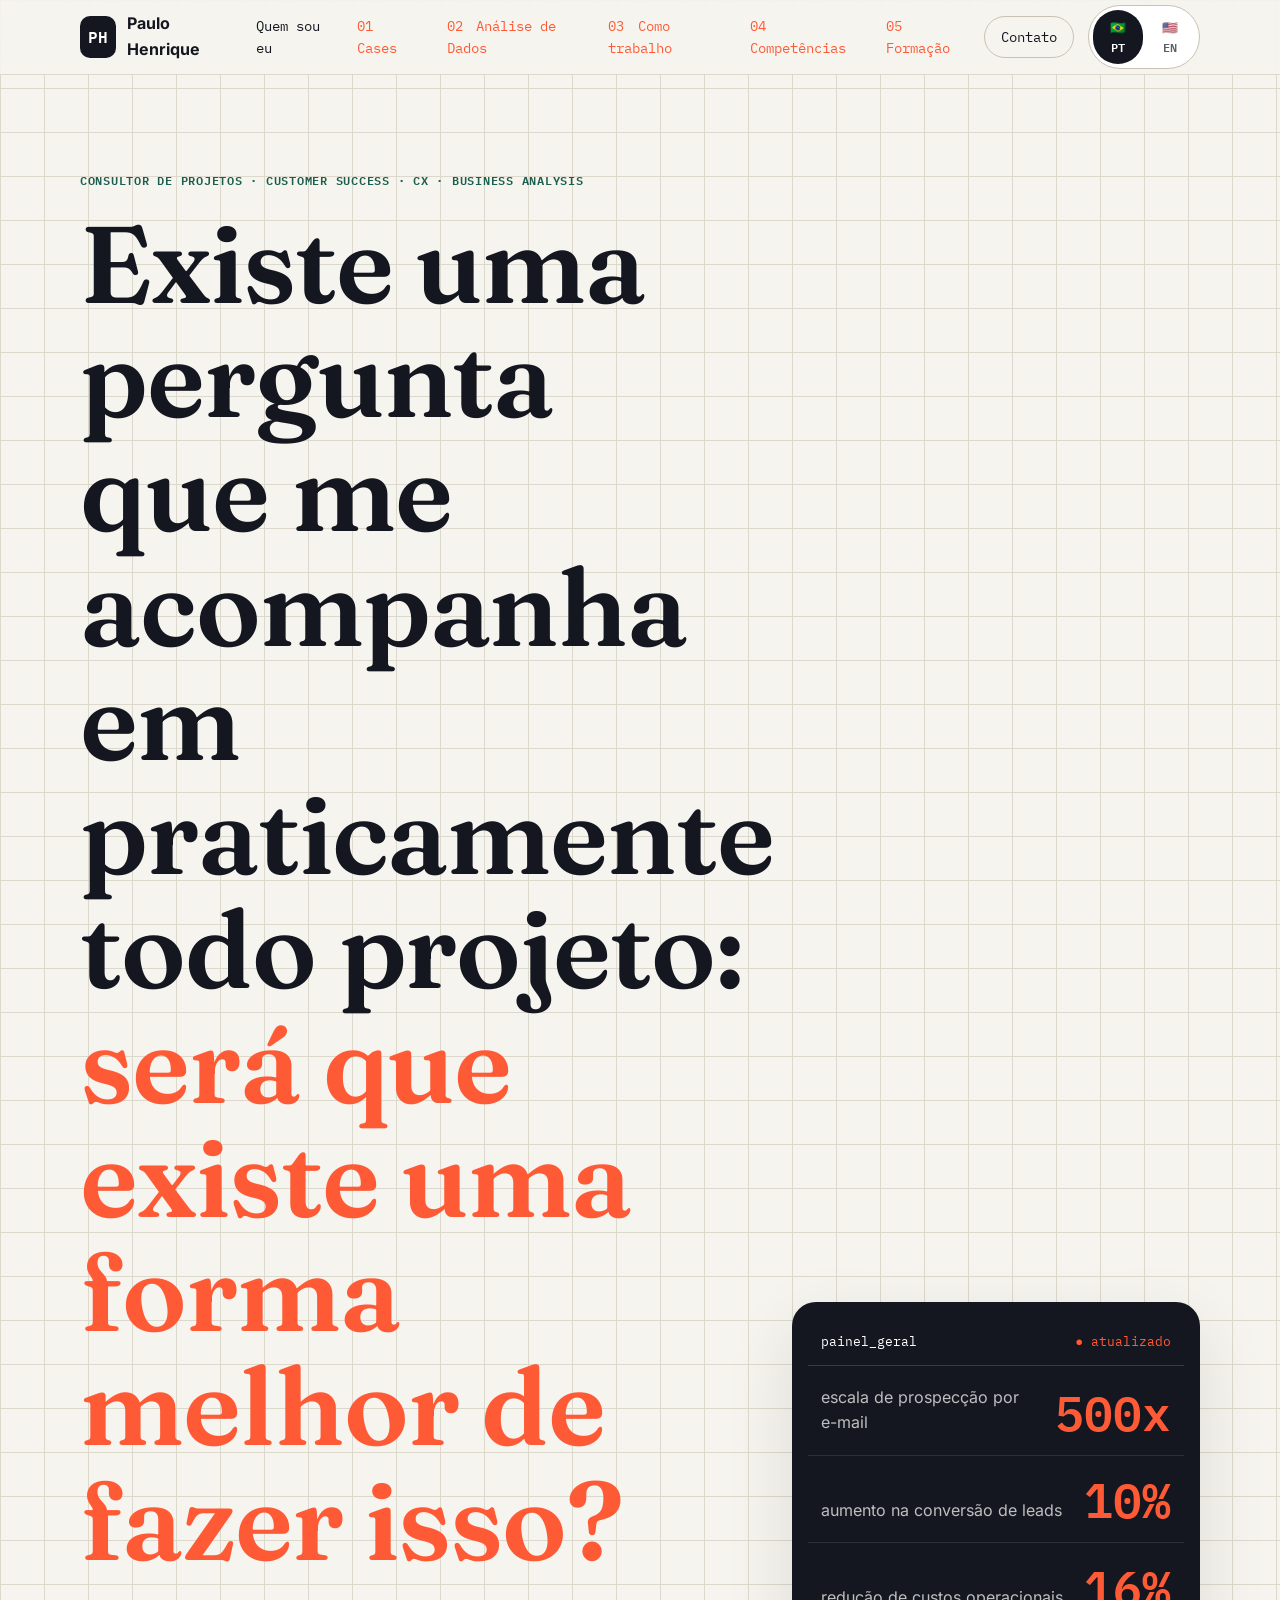
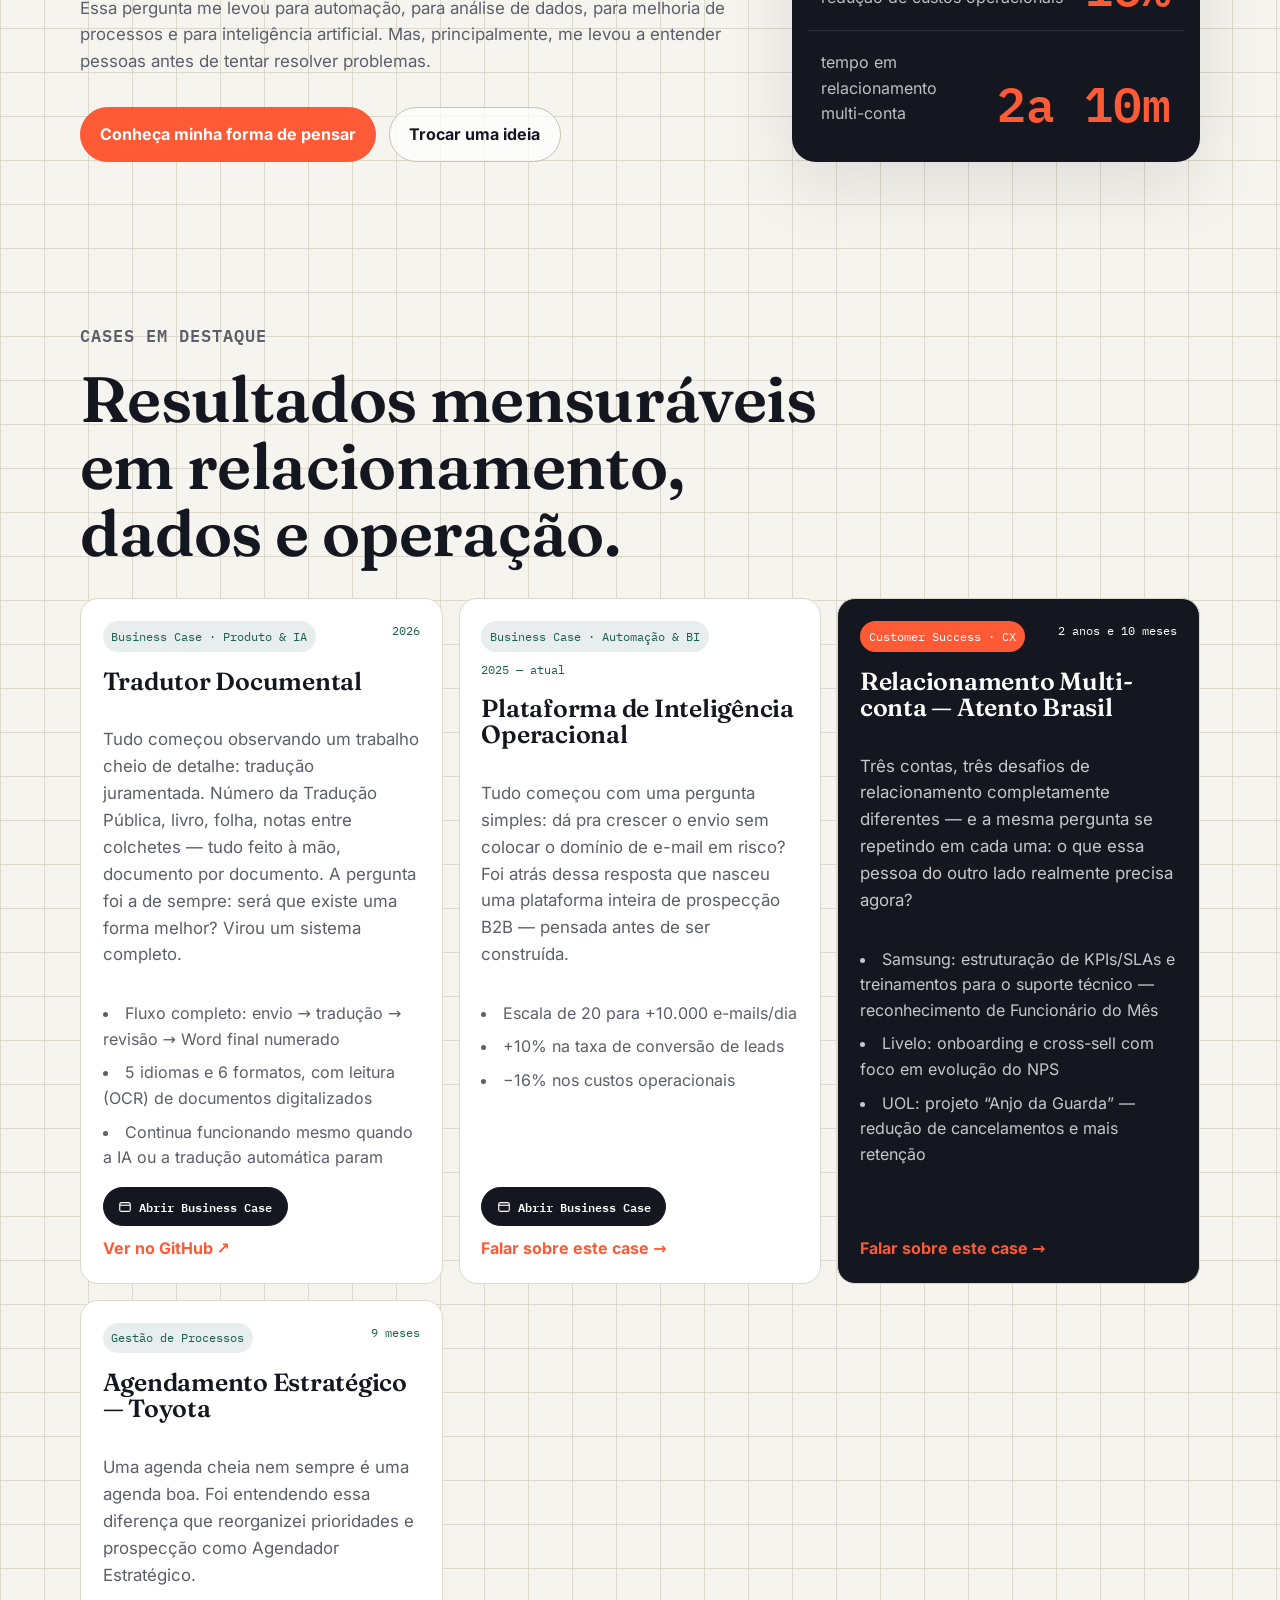
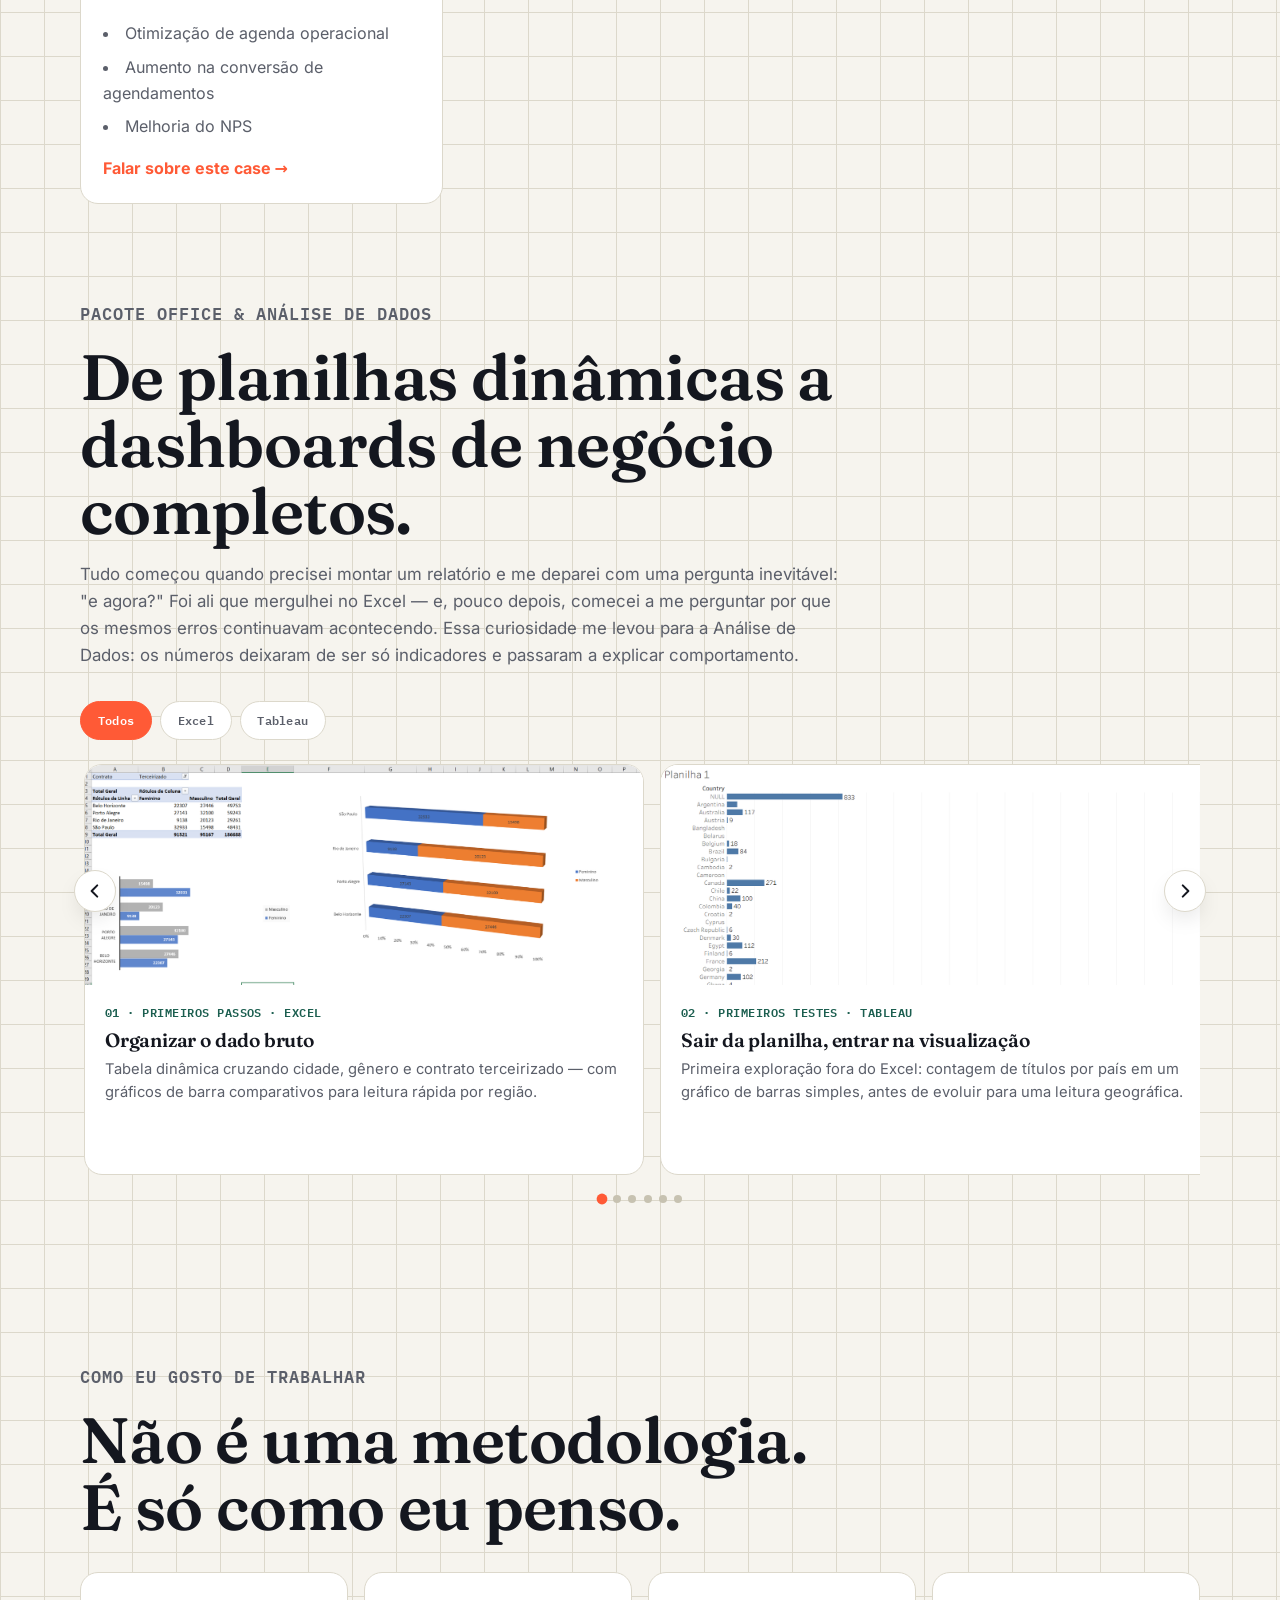
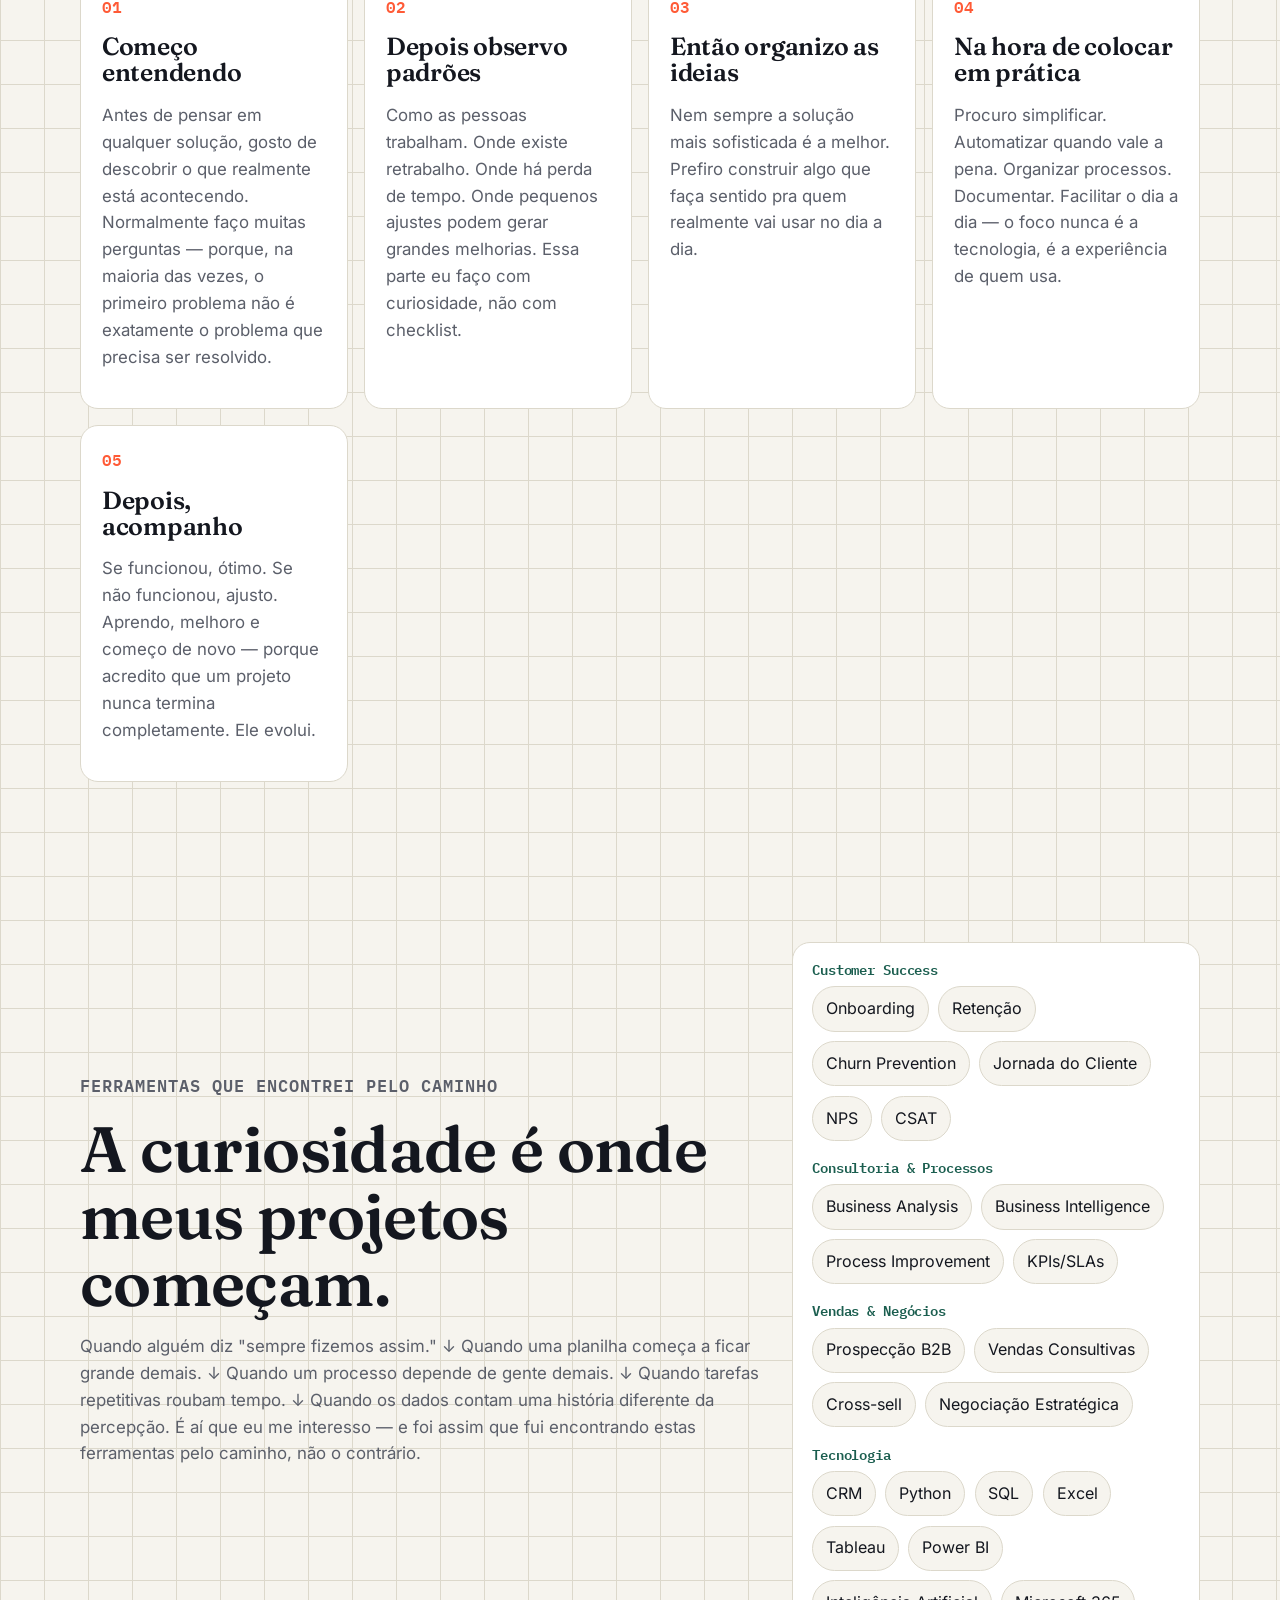
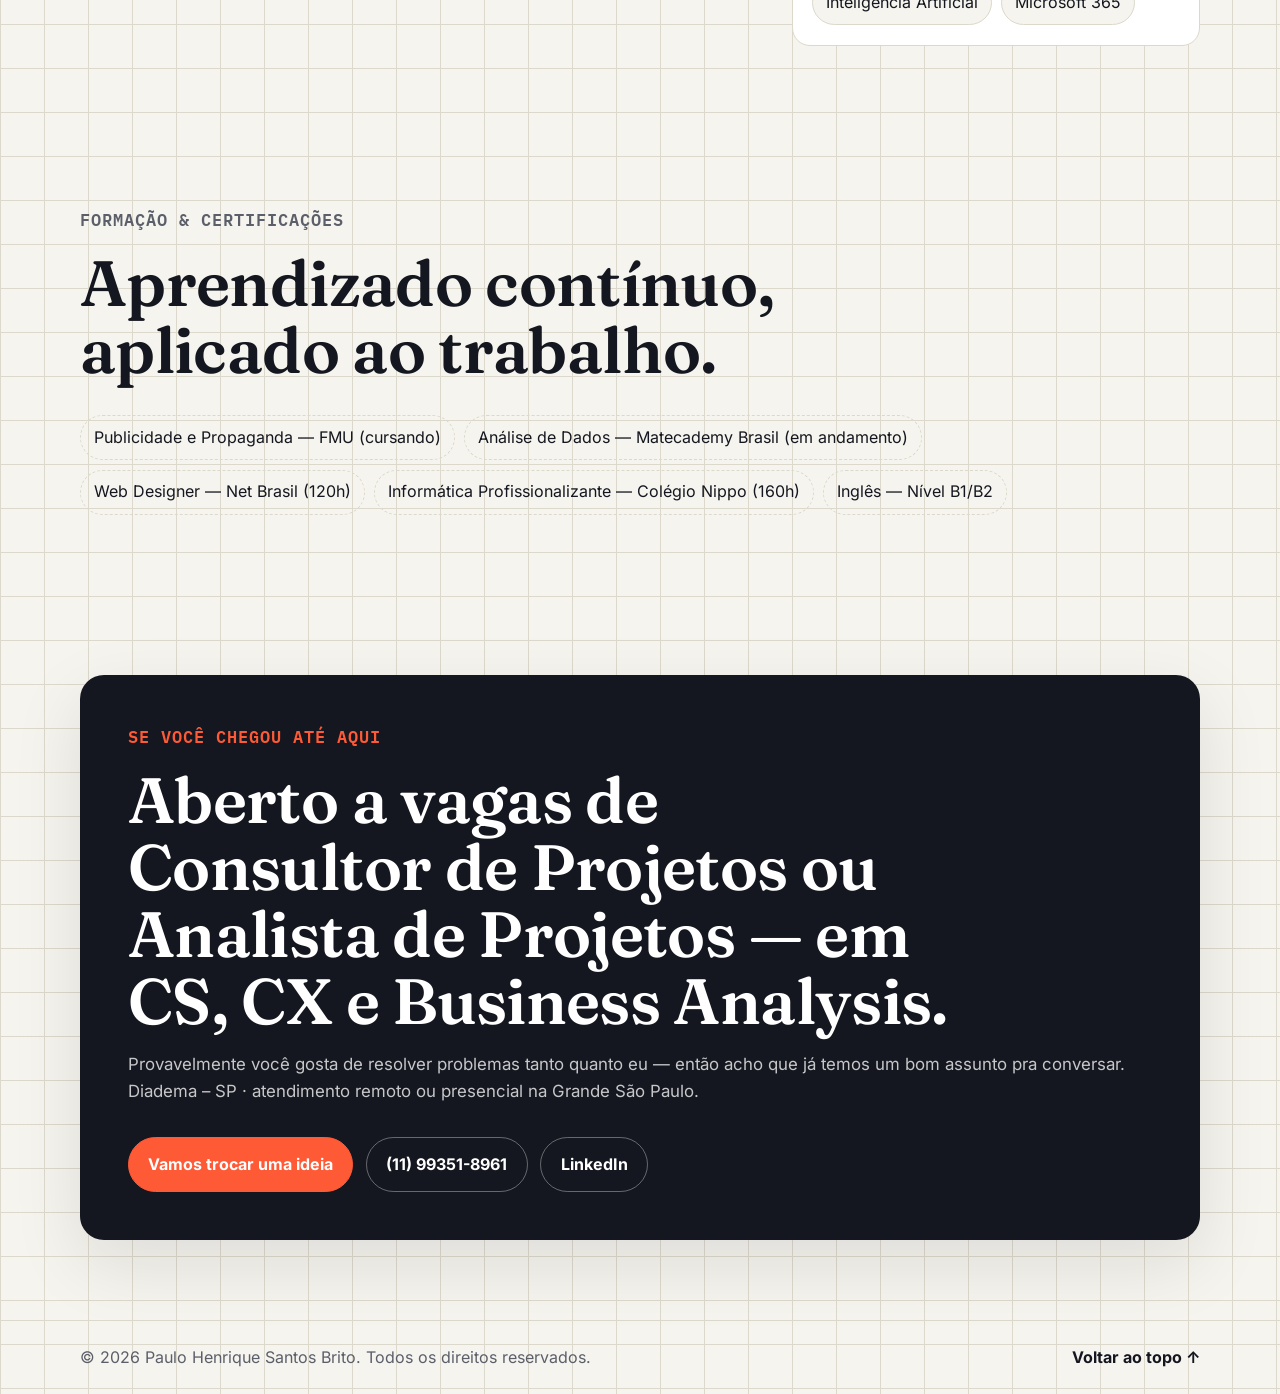
==== commit 75ada45a: "Adiciona o case Tradutor Documental e remove o Railway Conteúdo do pacote atualizacao-tradutor.zip: " ====
--- a/index.html
+++ b/index.html
@@ -8,16 +8,14 @@
   <meta property="og:title" content="Paulo Henrique Santos Brito — Customer Success &amp; Business Analysis">
   <meta property="og:description" content="Portfólio profissional de Paulo Henrique Santos Brito — Customer Success, CX, Business Analysis e Process Improvement. Business cases, forma de pensar e resultados mensuráveis.">
   <meta property="og:type" content="website">
-  <meta property="og:url" content="https://portif-rio-production.up.railway.app/">
-  <link rel="canonical" href="https://portif-rio-production.up.railway.app/">
   <meta name="theme-color" content="#F5F3EC">
-  <link href="assets/fonts/fonts.css" rel="stylesheet">
+  <link href="fonts.css" rel="stylesheet">
   <link rel="stylesheet" href="styles.css">
   <link rel="stylesheet" href="i18n.css">
   <link rel="stylesheet" href="workspace.css">
   <link rel="stylesheet" href="gallery.css">
   <link rel="manifest" href="manifest.json">
-  <link rel="apple-touch-icon" href="assets/icons/icon-192.png">
+  <link rel="apple-touch-icon" href="icon-192.png">
 </head>
 <body>
   <a class="skip-link" href="#conteudo" data-i18n="common.skip">Pular para o conteúdo</a>
@@ -98,6 +96,23 @@
         </div>
         <div class="project-grid">
           <article class="project-card reveal">
+            <div class="card-meta"><span data-i18n="cases.case4.tag1">Business Case · Produto &amp; IA</span><span data-i18n="cases.case4.tag2">2026</span></div>
+            <h3 data-i18n="cases.case4.title">Tradutor Documental</h3>
+            <p data-i18n="cases.case4.desc">Tudo começou observando um trabalho cheio de detalhe: tradução juramentada.</p>
+            <ul>
+              <li data-i18n="cases.case4.b1">Fluxo completo: envio → tradução → revisão → Word final numerado</li>
+              <li data-i18n="cases.case4.b2">5 idiomas e 6 formatos, com leitura (OCR) de documentos digitalizados</li>
+              <li data-i18n="cases.case4.b3">Continua funcionando mesmo quando a IA ou a tradução automática param</li>
+            </ul>
+            <div class="card-actions">
+              <button type="button" class="btn-workspace" data-case="workspaceTranslate">
+                <svg viewBox="0 0 16 16" fill="none" width="14" height="14" aria-hidden="true"><rect x="2" y="3" width="12" height="10" rx="2" stroke="currentColor" stroke-width="1.3"/><path d="M2 6h12" stroke="currentColor" stroke-width="1.3"/></svg>
+                <span data-i18n="cases.case4.openBtn">Abrir Business Case</span>
+              </button>
+              <a href="https://github.com/paulohenriqueph12335-lang/translate" target="_blank" rel="noopener noreferrer" data-i18n="cases.case4.repo">Ver no GitHub ↗</a>
+            </div>
+          </article>
+          <article class="project-card reveal">
             <div class="card-meta"><span data-i18n="cases.case1.tag1">Business Case · Automação &amp; BI</span><span data-i18n="cases.case1.tag2">2025 — atual</span></div>
             <h3 data-i18n="cases.case1.title">Plataforma de Inteligência Operacional</h3>
             <p data-i18n="cases.case1.desc">Tudo começou com uma pergunta simples: dá pra crescer o envio sem colocar o domínio de e-mail em risco? Foi atrás dessa resposta que nasceu uma plataforma inteira de prospecção B2B — pensada antes de ser construída.</p>
@@ -107,7 +122,7 @@
               <li data-i18n="cases.case1.b3">−16% nos custos operacionais</li>
             </ul>
             <div class="card-actions">
-              <button type="button" class="btn-workspace" id="openCaseWorkspace">
+              <button type="button" class="btn-workspace" id="openCaseWorkspace" data-case="workspace">
                 <svg viewBox="0 0 16 16" fill="none" width="14" height="14" aria-hidden="true"><rect x="2" y="3" width="12" height="10" rx="2" stroke="currentColor" stroke-width="1.3"/><path d="M2 6h12" stroke="currentColor" stroke-width="1.3"/></svg>
                 <span data-i18n="cases.case1.openBtn">Abrir Business Case</span>
               </button>
@@ -289,7 +304,6 @@
             <a class="btn btn-primary" href="mailto:paulohenrique.ph12335@gmail.com" data-i18n="contact.btnEmail">Vamos trocar uma ideia</a>
             <a class="btn btn-secondary dark" href="tel:+5511993518961">(11) 99351-8961</a>
             <a class="btn btn-secondary dark" href="https://www.linkedin.com/in/paulo-henrique-santos-brito-801a51206" target="_blank" rel="noopener noreferrer" data-i18n="contact.btnLinkedIn">LinkedIn</a>
-            <a class="btn btn-secondary dark" href="https://portif-rio-production.up.railway.app/" target="_blank" rel="noopener noreferrer" data-i18n="contact.btnSite">Site no Railway</a>
           </div>
         </div>
       </div>
@@ -300,7 +314,6 @@
     <div class="container footer-inner">
       <p>© <span id="current-year"></span> Paulo Henrique Santos Brito. <span data-i18n="footer.rights">Todos os direitos reservados.</span></p>
       <div class="footer-links">
-        <a href="https://portif-rio-production.up.railway.app/" target="_blank" rel="noopener noreferrer" data-i18n="footer.railway">Railway ↗</a>
         <a href="#topo" data-i18n="footer.backToTop">Voltar ao topo ↑</a>
       </div>
     </div>
--- a/fonts.css
+++ b/fonts.css
@@ -0,0 +1,134 @@
+/* Fontes locais (self-hosted) — substitui o carregamento via Google Fonts CDN.
+   Mesmas famílias, pesos e estilos usados originalmente no projeto:
+   Fraunces 600, IBM Plex Mono 400/500/600, Inter 400/500/600/700. */
+
+@font-face {
+  font-family: 'Fraunces';
+  font-style: normal;
+  font-weight: 600;
+  font-display: swap;
+  src: url('./fraunces-latin-ext-600-normal.woff2') format('woff2');
+  unicode-range: U+0100-024F, U+0259, U+1E00-1EFF, U+2020, U+20A0-20AB, U+20AD-20CF, U+2113, U+2C60-2C7F, U+A720-A7FF;
+}
+@font-face {
+  font-family: 'Fraunces';
+  font-style: normal;
+  font-weight: 600;
+  font-display: swap;
+  src: url('./fraunces-latin-600-normal.woff2') format('woff2');
+  unicode-range: U+0000-00FF, U+0131, U+0152-0153, U+02BB-02BC, U+2000-206F, U+2074, U+20AC, U+2122, U+2191, U+2193, U+2212, U+2215, U+FEFF, U+FFFD;
+}
+
+@font-face {
+  font-family: 'IBM Plex Mono';
+  font-style: normal;
+  font-weight: 400;
+  font-display: swap;
+  src: url('./ibm-plex-mono-latin-ext-400-normal.woff2') format('woff2');
+  unicode-range: U+0100-024F, U+0259, U+1E00-1EFF, U+2020, U+20A0-20AB, U+20AD-20CF, U+2113, U+2C60-2C7F, U+A720-A7FF;
+}
+@font-face {
+  font-family: 'IBM Plex Mono';
+  font-style: normal;
+  font-weight: 400;
+  font-display: swap;
+  src: url('./ibm-plex-mono-latin-400-normal.woff2') format('woff2');
+  unicode-range: U+0000-00FF, U+0131, U+0152-0153, U+02BB-02BC, U+2000-206F, U+2074, U+20AC, U+2122, U+2191, U+2193, U+2212, U+2215, U+FEFF, U+FFFD;
+}
+@font-face {
+  font-family: 'IBM Plex Mono';
+  font-style: normal;
+  font-weight: 500;
+  font-display: swap;
+  src: url('./ibm-plex-mono-latin-ext-500-normal.woff2') format('woff2');
+  unicode-range: U+0100-024F, U+0259, U+1E00-1EFF, U+2020, U+20A0-20AB, U+20AD-20CF, U+2113, U+2C60-2C7F, U+A720-A7FF;
+}
+@font-face {
+  font-family: 'IBM Plex Mono';
+  font-style: normal;
+  font-weight: 500;
+  font-display: swap;
+  src: url('./ibm-plex-mono-latin-500-normal.woff2') format('woff2');
+  unicode-range: U+0000-00FF, U+0131, U+0152-0153, U+02BB-02BC, U+2000-206F, U+2074, U+20AC, U+2122, U+2191, U+2193, U+2212, U+2215, U+FEFF, U+FFFD;
+}
+@font-face {
+  font-family: 'IBM Plex Mono';
+  font-style: normal;
+  font-weight: 600;
+  font-display: swap;
+  src: url('./ibm-plex-mono-latin-ext-600-normal.woff2') format('woff2');
+  unicode-range: U+0100-024F, U+0259, U+1E00-1EFF, U+2020, U+20A0-20AB, U+20AD-20CF, U+2113, U+2C60-2C7F, U+A720-A7FF;
+}
+@font-face {
+  font-family: 'IBM Plex Mono';
+  font-style: normal;
+  font-weight: 600;
+  font-display: swap;
+  src: url('./ibm-plex-mono-latin-600-normal.woff2') format('woff2');
+  unicode-range: U+0000-00FF, U+0131, U+0152-0153, U+02BB-02BC, U+2000-206F, U+2074, U+20AC, U+2122, U+2191, U+2193, U+2212, U+2215, U+FEFF, U+FFFD;
+}
+
+@font-face {
+  font-family: 'Inter';
+  font-style: normal;
+  font-weight: 400;
+  font-display: swap;
+  src: url('./inter-latin-ext-400-normal.woff2') format('woff2');
+  unicode-range: U+0100-024F, U+0259, U+1E00-1EFF, U+2020, U+20A0-20AB, U+20AD-20CF, U+2113, U+2C60-2C7F, U+A720-A7FF;
+}
+@font-face {
+  font-family: 'Inter';
+  font-style: normal;
+  font-weight: 400;
+  font-display: swap;
+  src: url('./inter-latin-400-normal.woff2') format('woff2');
+  unicode-range: U+0000-00FF, U+0131, U+0152-0153, U+02BB-02BC, U+2000-206F, U+2074, U+20AC, U+2122, U+2191, U+2193, U+2212, U+2215, U+FEFF, U+FFFD;
+}
+@font-face {
+  font-family: 'Inter';
+  font-style: normal;
+  font-weight: 500;
+  font-display: swap;
+  src: url('./inter-latin-ext-500-normal.woff2') format('woff2');
+  unicode-range: U+0100-024F, U+0259, U+1E00-1EFF, U+2020, U+20A0-20AB, U+20AD-20CF, U+2113, U+2C60-2C7F, U+A720-A7FF;
+}
+@font-face {
+  font-family: 'Inter';
+  font-style: normal;
+  font-weight: 500;
+  font-display: swap;
+  src: url('./inter-latin-500-normal.woff2') format('woff2');
+  unicode-range: U+0000-00FF, U+0131, U+0152-0153, U+02BB-02BC, U+2000-206F, U+2074, U+20AC, U+2122, U+2191, U+2193, U+2212, U+2215, U+FEFF, U+FFFD;
+}
+@font-face {
+  font-family: 'Inter';
+  font-style: normal;
+  font-weight: 600;
+  font-display: swap;
+  src: url('./inter-latin-ext-600-normal.woff2') format('woff2');
+  unicode-range: U+0100-024F, U+0259, U+1E00-1EFF, U+2020, U+20A0-20AB, U+20AD-20CF, U+2113, U+2C60-2C7F, U+A720-A7FF;
+}
+@font-face {
+  font-family: 'Inter';
+  font-style: normal;
+  font-weight: 600;
+  font-display: swap;
+  src: url('./inter-latin-600-normal.woff2') format('woff2');
+  unicode-range: U+0000-00FF, U+0131, U+0152-0153, U+02BB-02BC, U+2000-206F, U+2074, U+20AC, U+2122, U+2191, U+2193, U+2212, U+2215, U+FEFF, U+FFFD;
+}
+@font-face {
+  font-family: 'Inter';
+  font-style: normal;
+  font-weight: 700;
+  font-display: swap;
+  src: url('./inter-latin-ext-700-normal.woff2') format('woff2');
+  unicode-range: U+0100-024F, U+0259, U+1E00-1EFF, U+2020, U+20A0-20AB, U+20AD-20CF, U+2113, U+2C60-2C7F, U+A720-A7FF;
+}
+@font-face {
+  font-family: 'Inter';
+  font-style: normal;
+  font-weight: 700;
+  font-display: swap;
+  src: url('./inter-latin-700-normal.woff2') format('woff2');
+  unicode-range: U+0000-00FF, U+0131, U+0152-0153, U+02BB-02BC, U+2000-206F, U+2074, U+20AC, U+2122, U+2191, U+2193, U+2212, U+2215, U+FEFF, U+FFFD;
+}
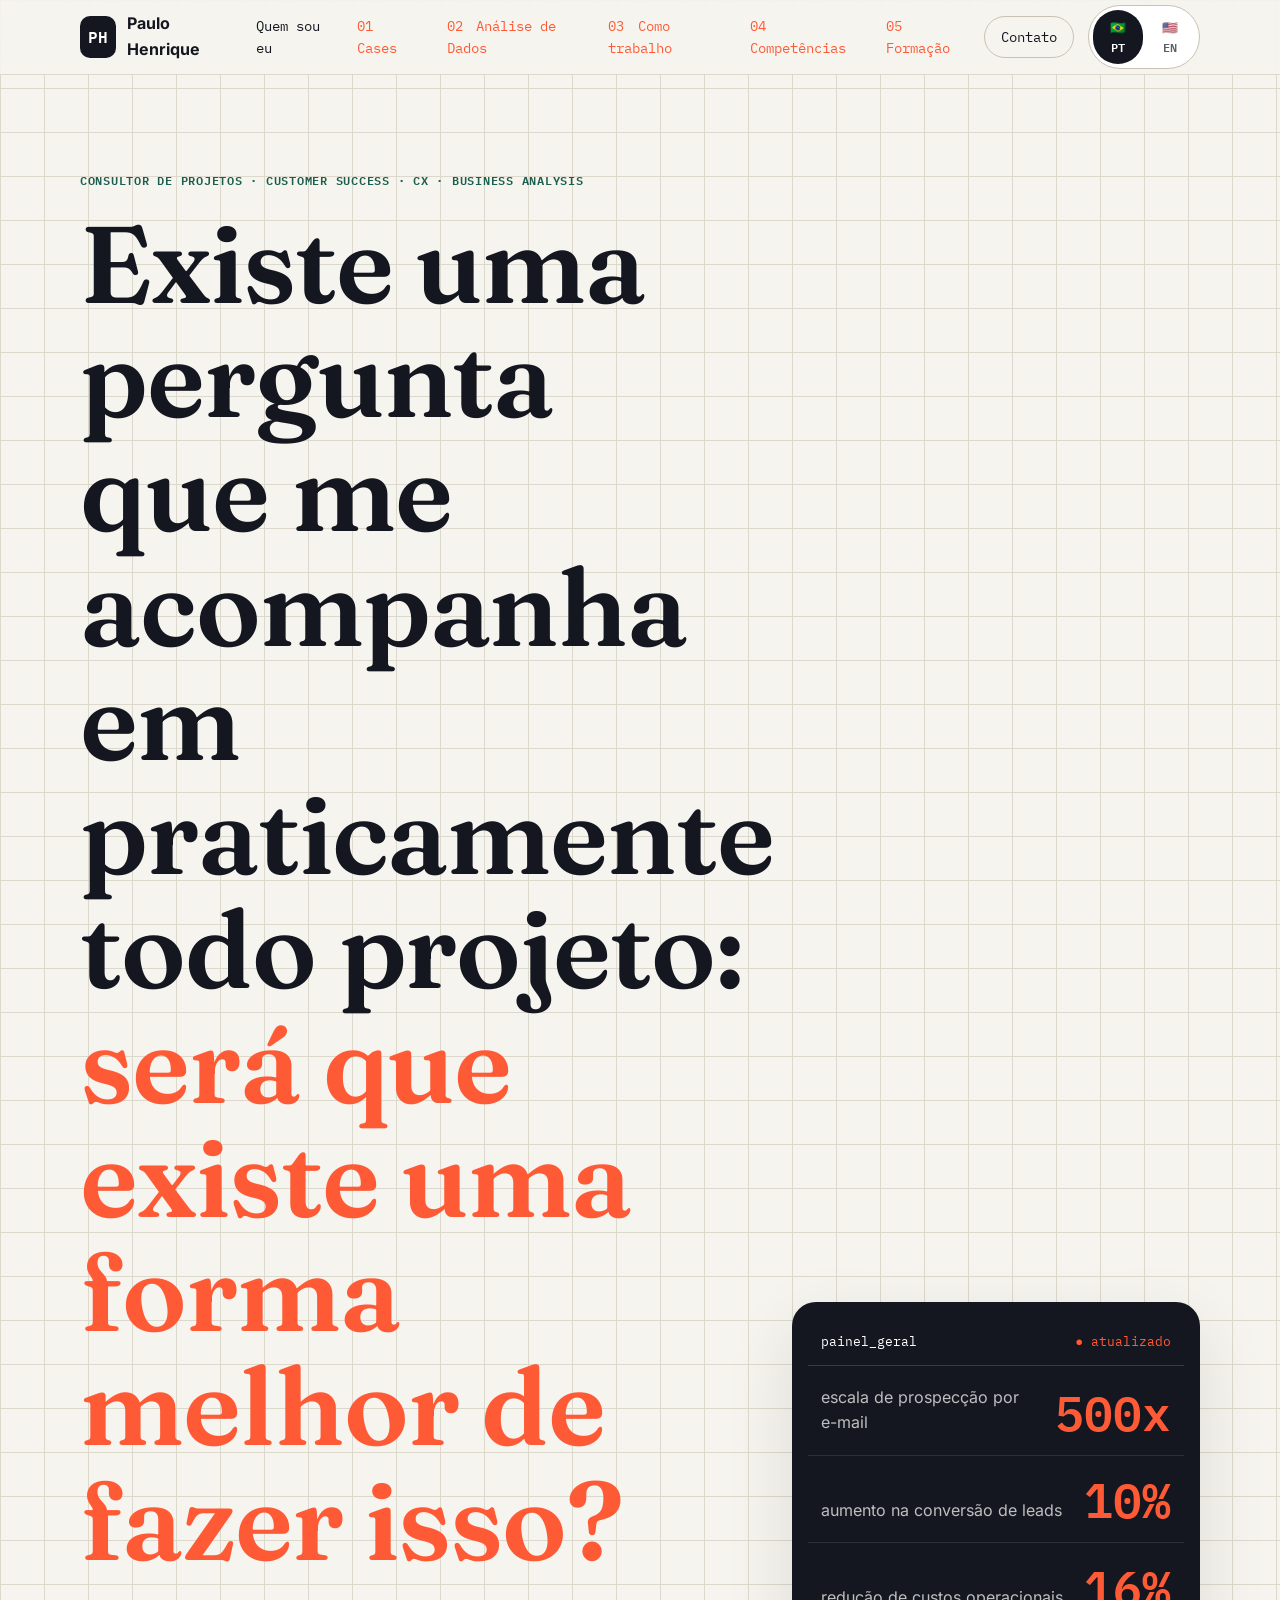
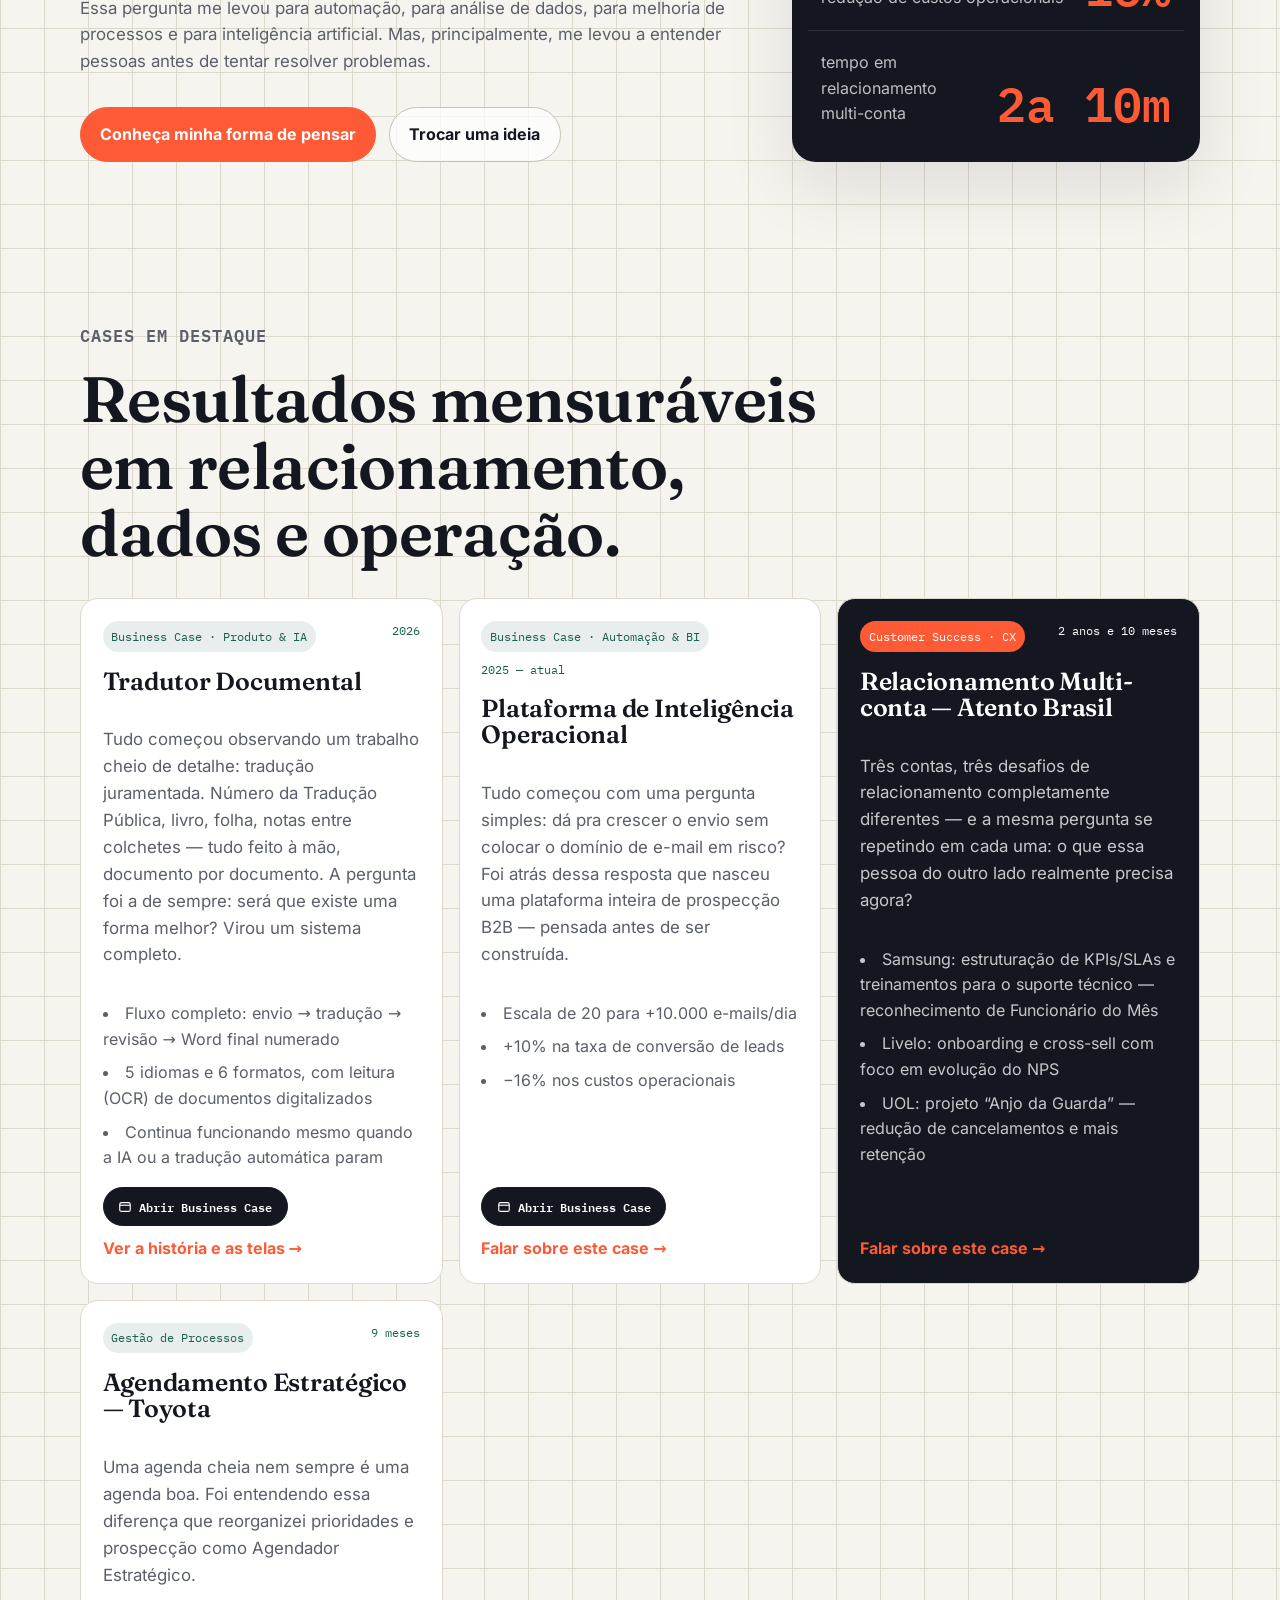
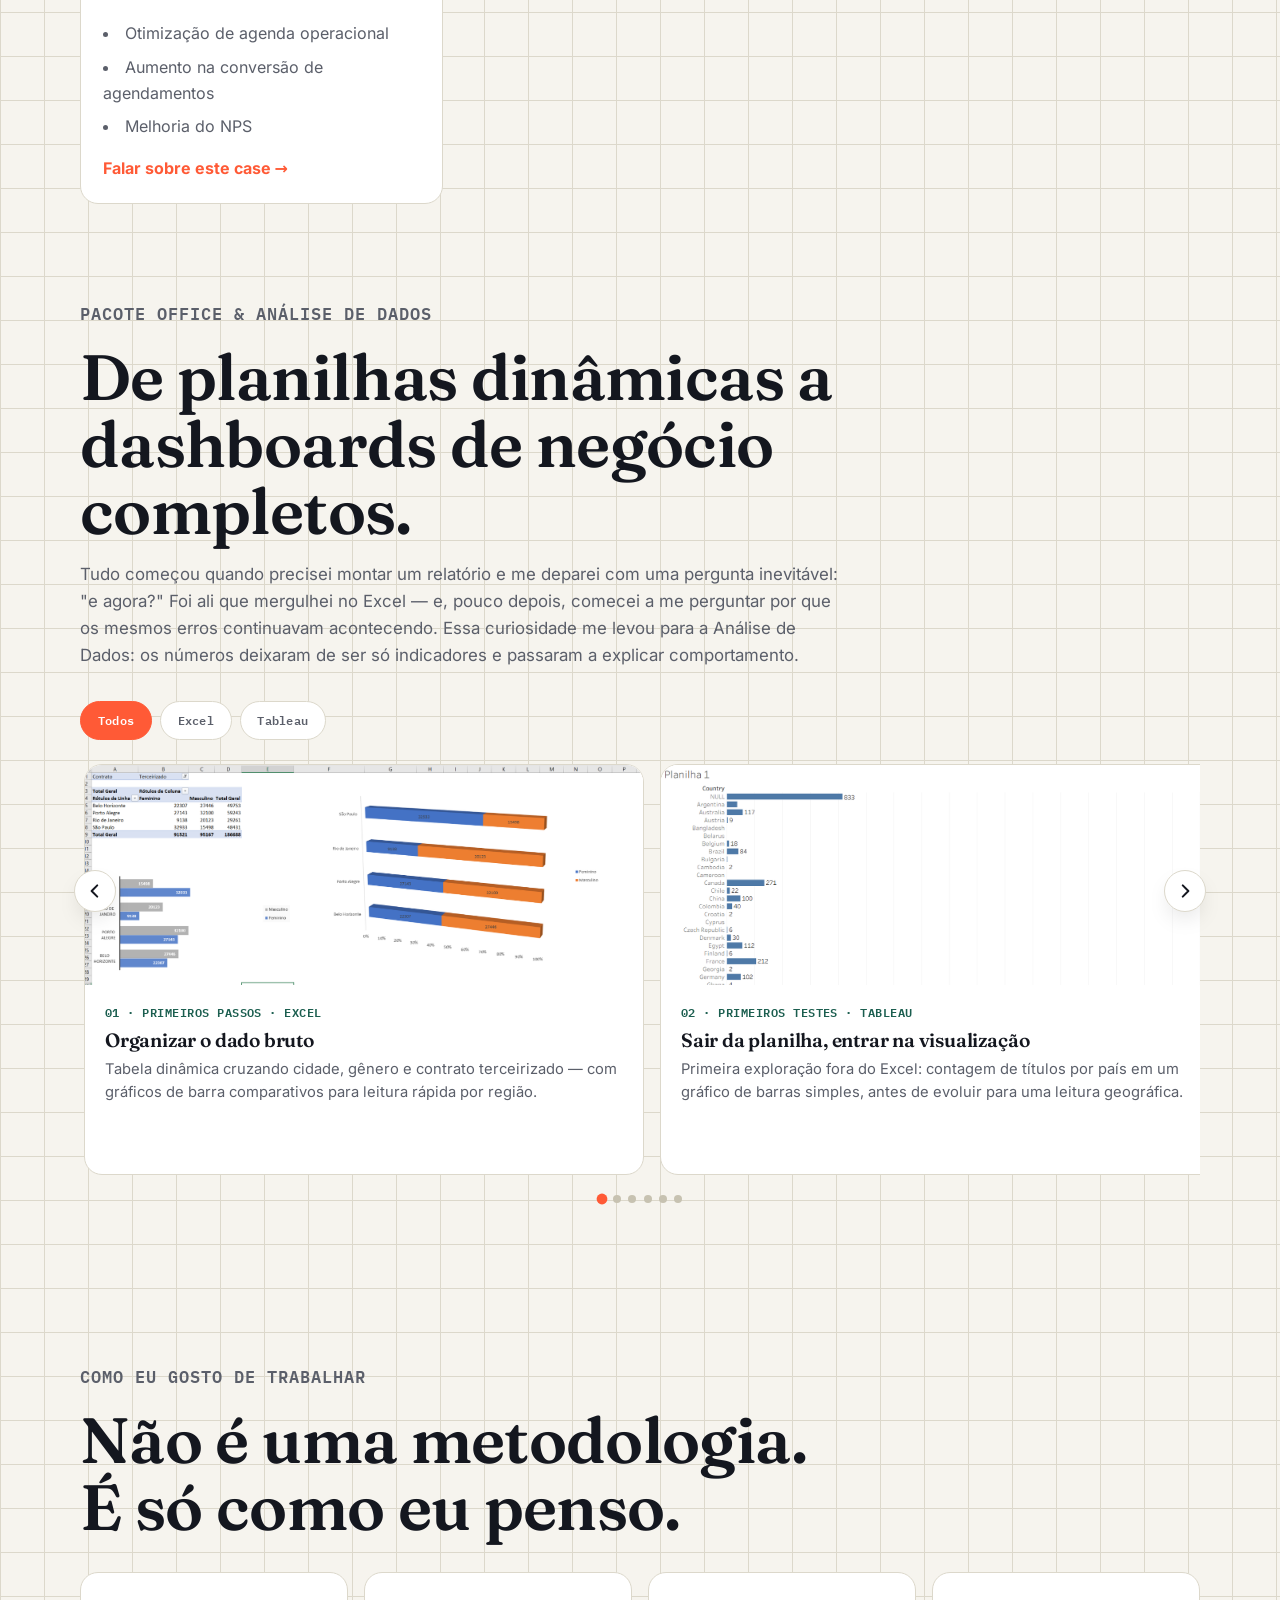
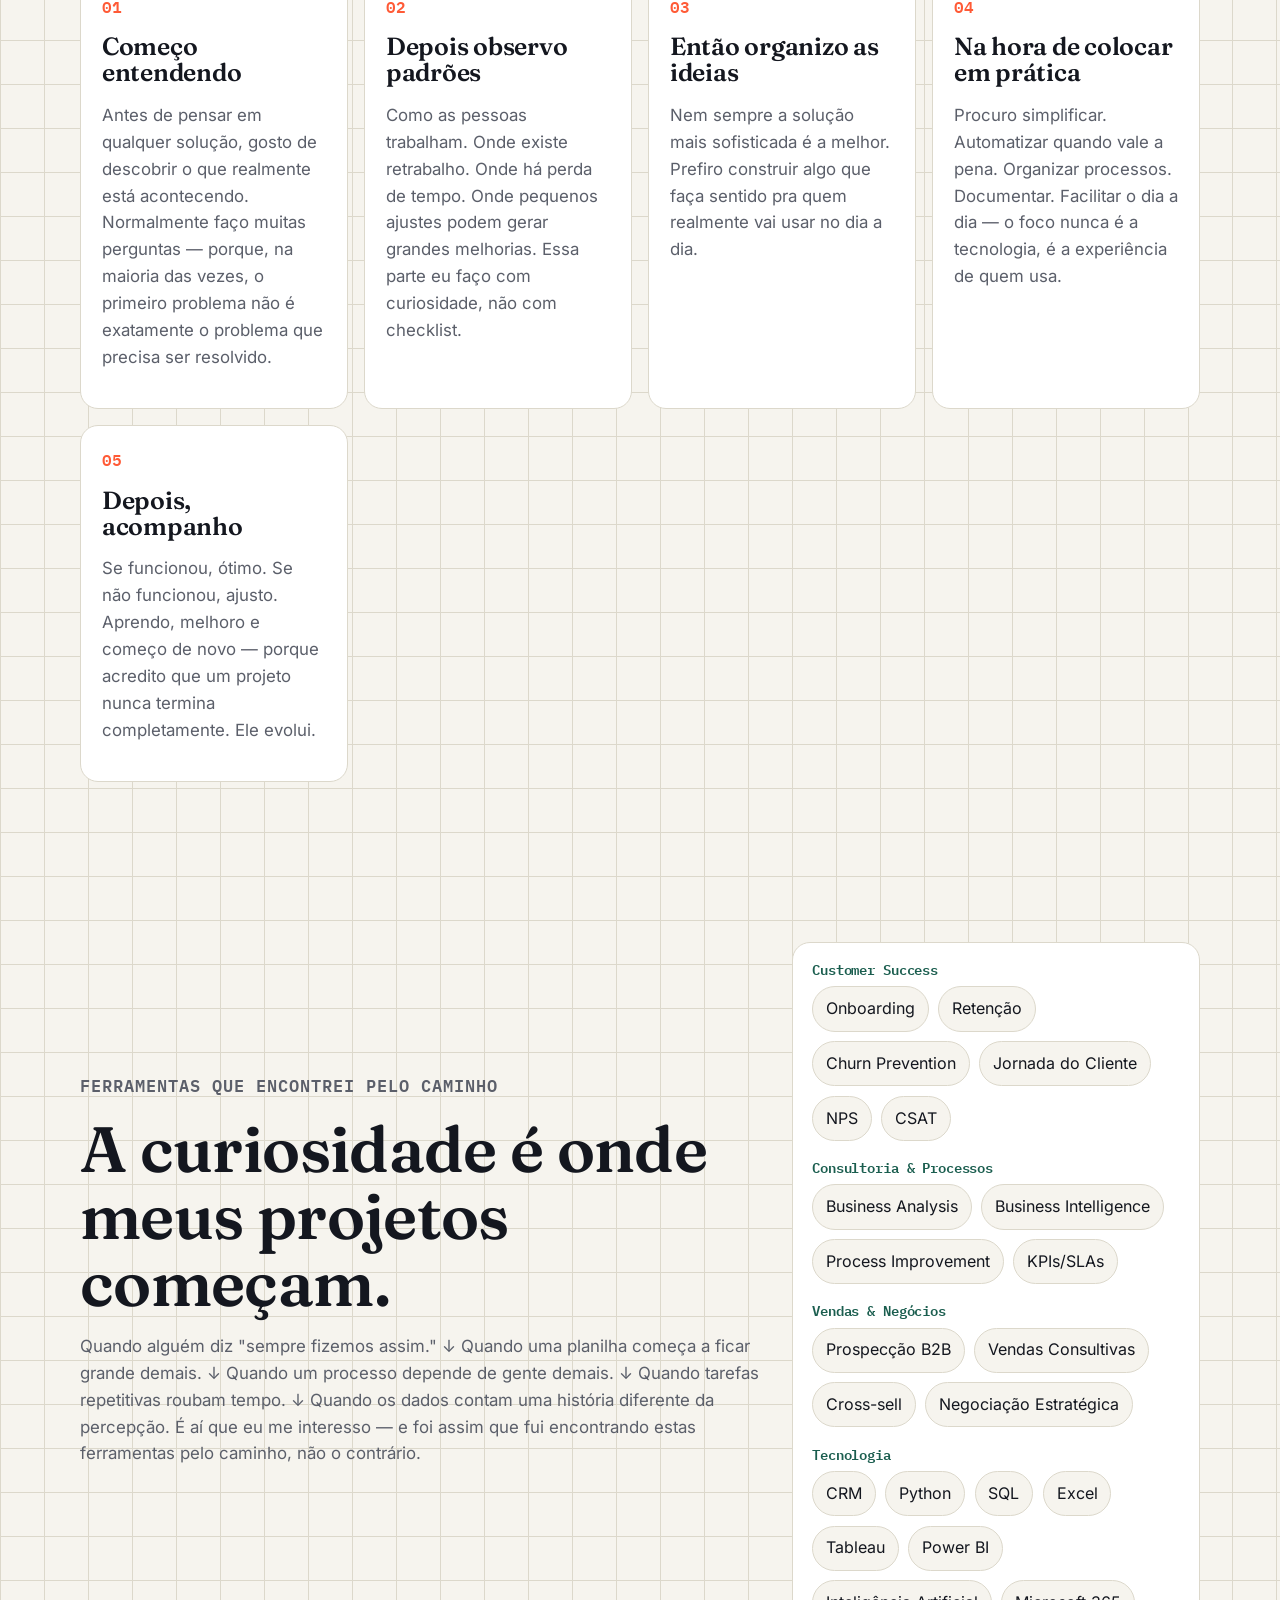
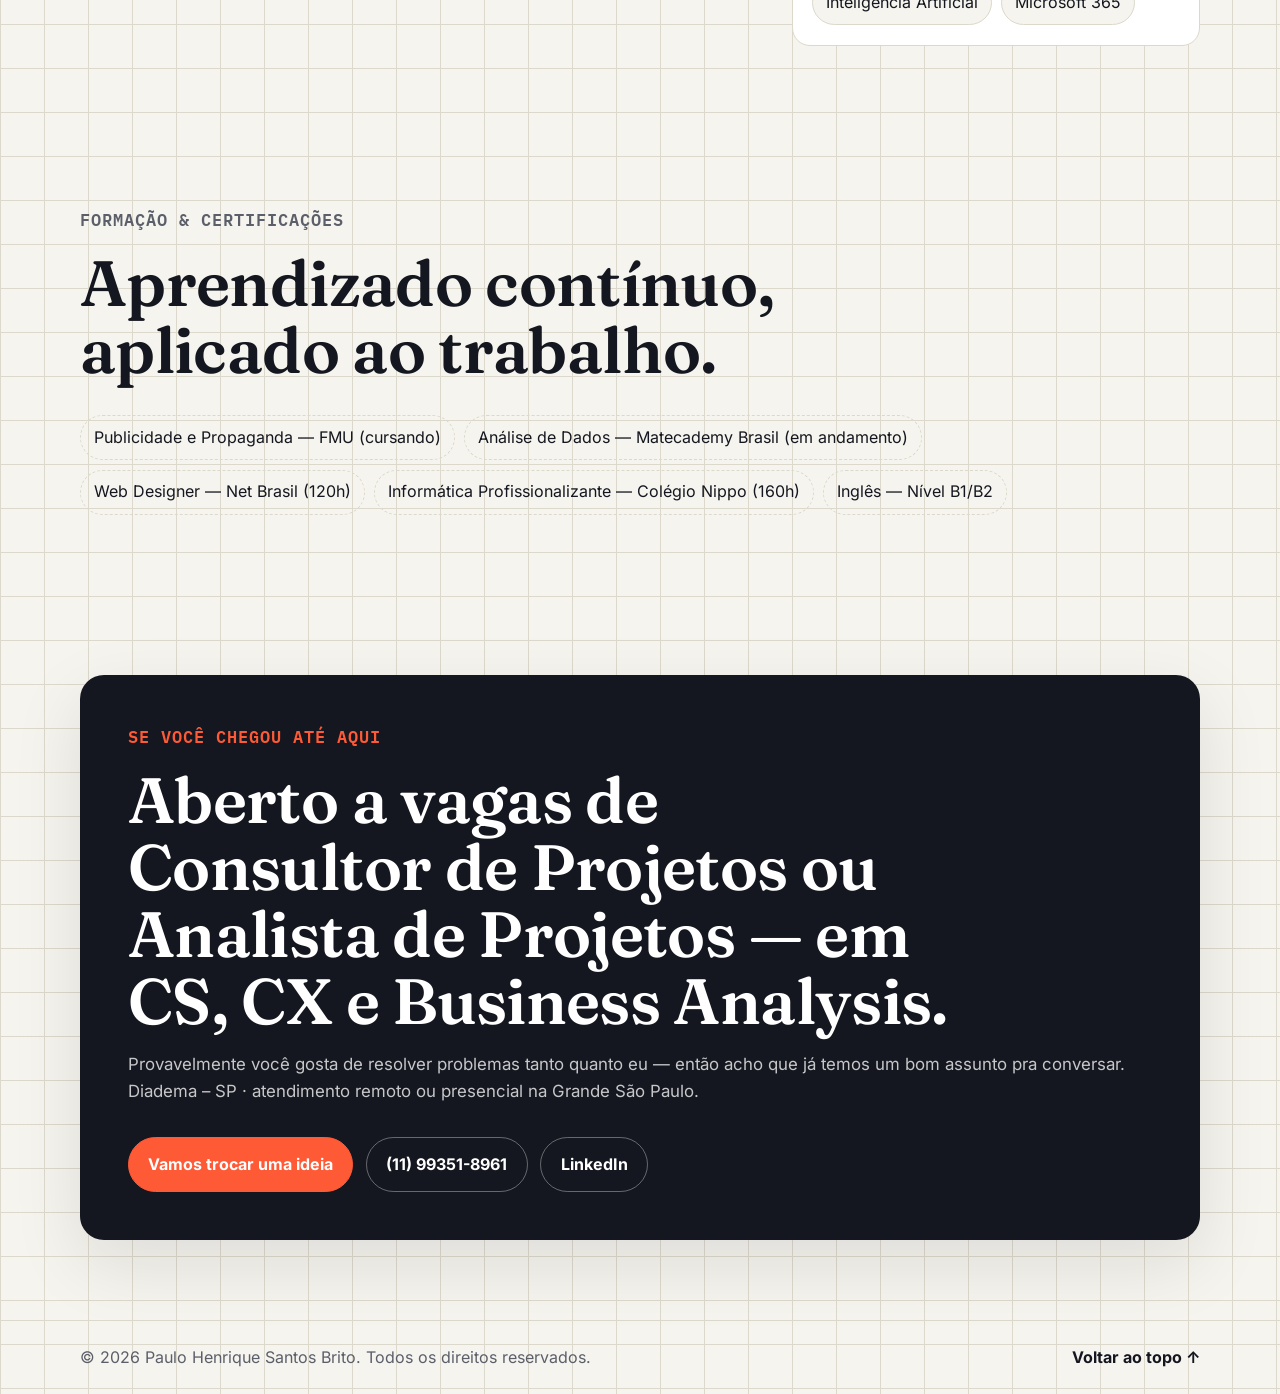
==== commit e89dd1af: "Página do case Tradutor Documental com a história e as telas - tradutor.html: relato breve, a histór" ====
--- a/index.html
+++ b/index.html
@@ -14,7 +14,6 @@
   <link rel="stylesheet" href="i18n.css">
   <link rel="stylesheet" href="workspace.css">
   <link rel="stylesheet" href="gallery.css">
-  <link rel="manifest" href="manifest.json">
   <link rel="apple-touch-icon" href="icon-192.png">
 </head>
 <body>
@@ -109,7 +108,7 @@
                 <svg viewBox="0 0 16 16" fill="none" width="14" height="14" aria-hidden="true"><rect x="2" y="3" width="12" height="10" rx="2" stroke="currentColor" stroke-width="1.3"/><path d="M2 6h12" stroke="currentColor" stroke-width="1.3"/></svg>
                 <span data-i18n="cases.case4.openBtn">Abrir Business Case</span>
               </button>
-              <a href="https://github.com/paulohenriqueph12335-lang/translate" target="_blank" rel="noopener noreferrer" data-i18n="cases.case4.repo">Ver no GitHub ↗</a>
+              <a href="tradutor.html" data-i18n="cases.case4.story">Ver a história e as telas →</a>
             </div>
           </article>
           <article class="project-card reveal">
@@ -379,15 +378,5 @@
   <script src="script.js"></script>
   <script src="workspace.js"></script>
   <script src="gallery.js"></script>
-
-  <script>
-    if ("serviceWorker" in navigator) {
-      window.addEventListener("load", function () {
-        navigator.serviceWorker.register("service-worker.js").catch(function (err) {
-          console.warn("Service worker não registrado:", err);
-        });
-      });
-    }
-  </script>
 </body>
 </html>
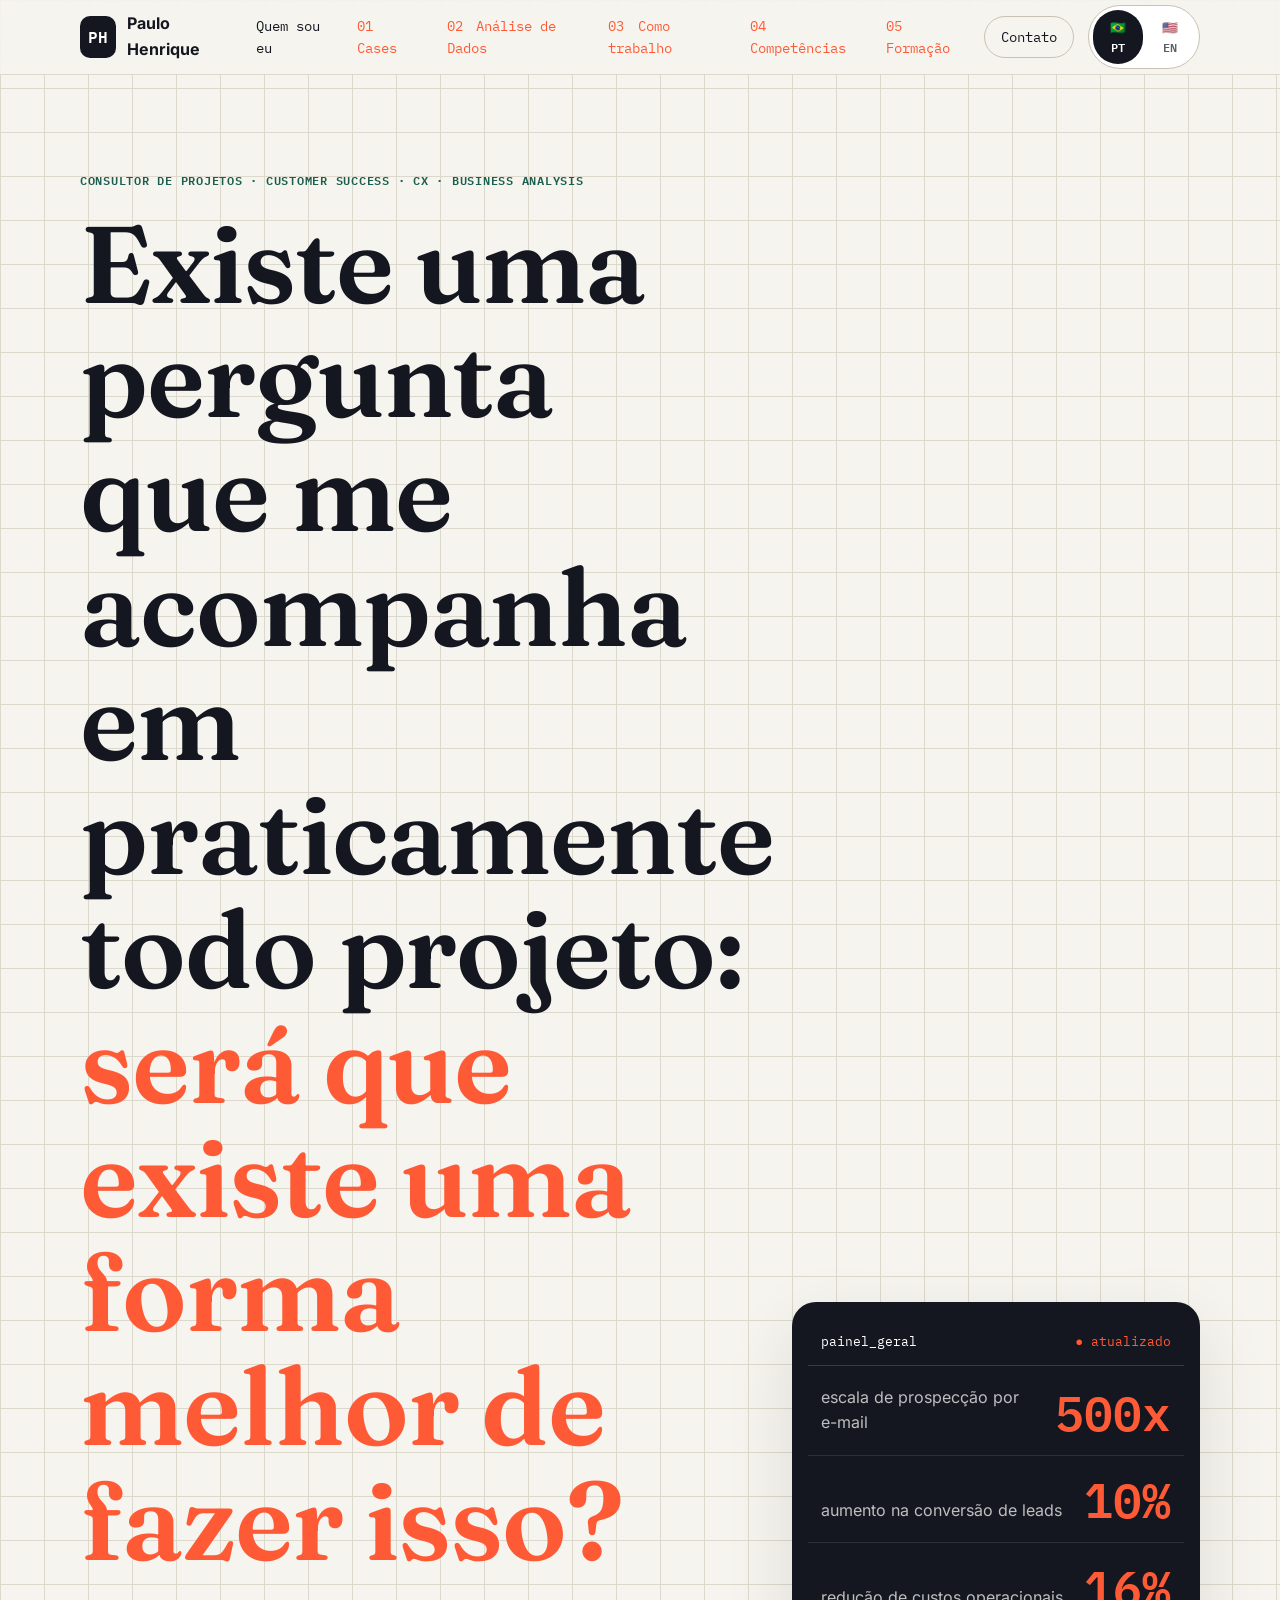
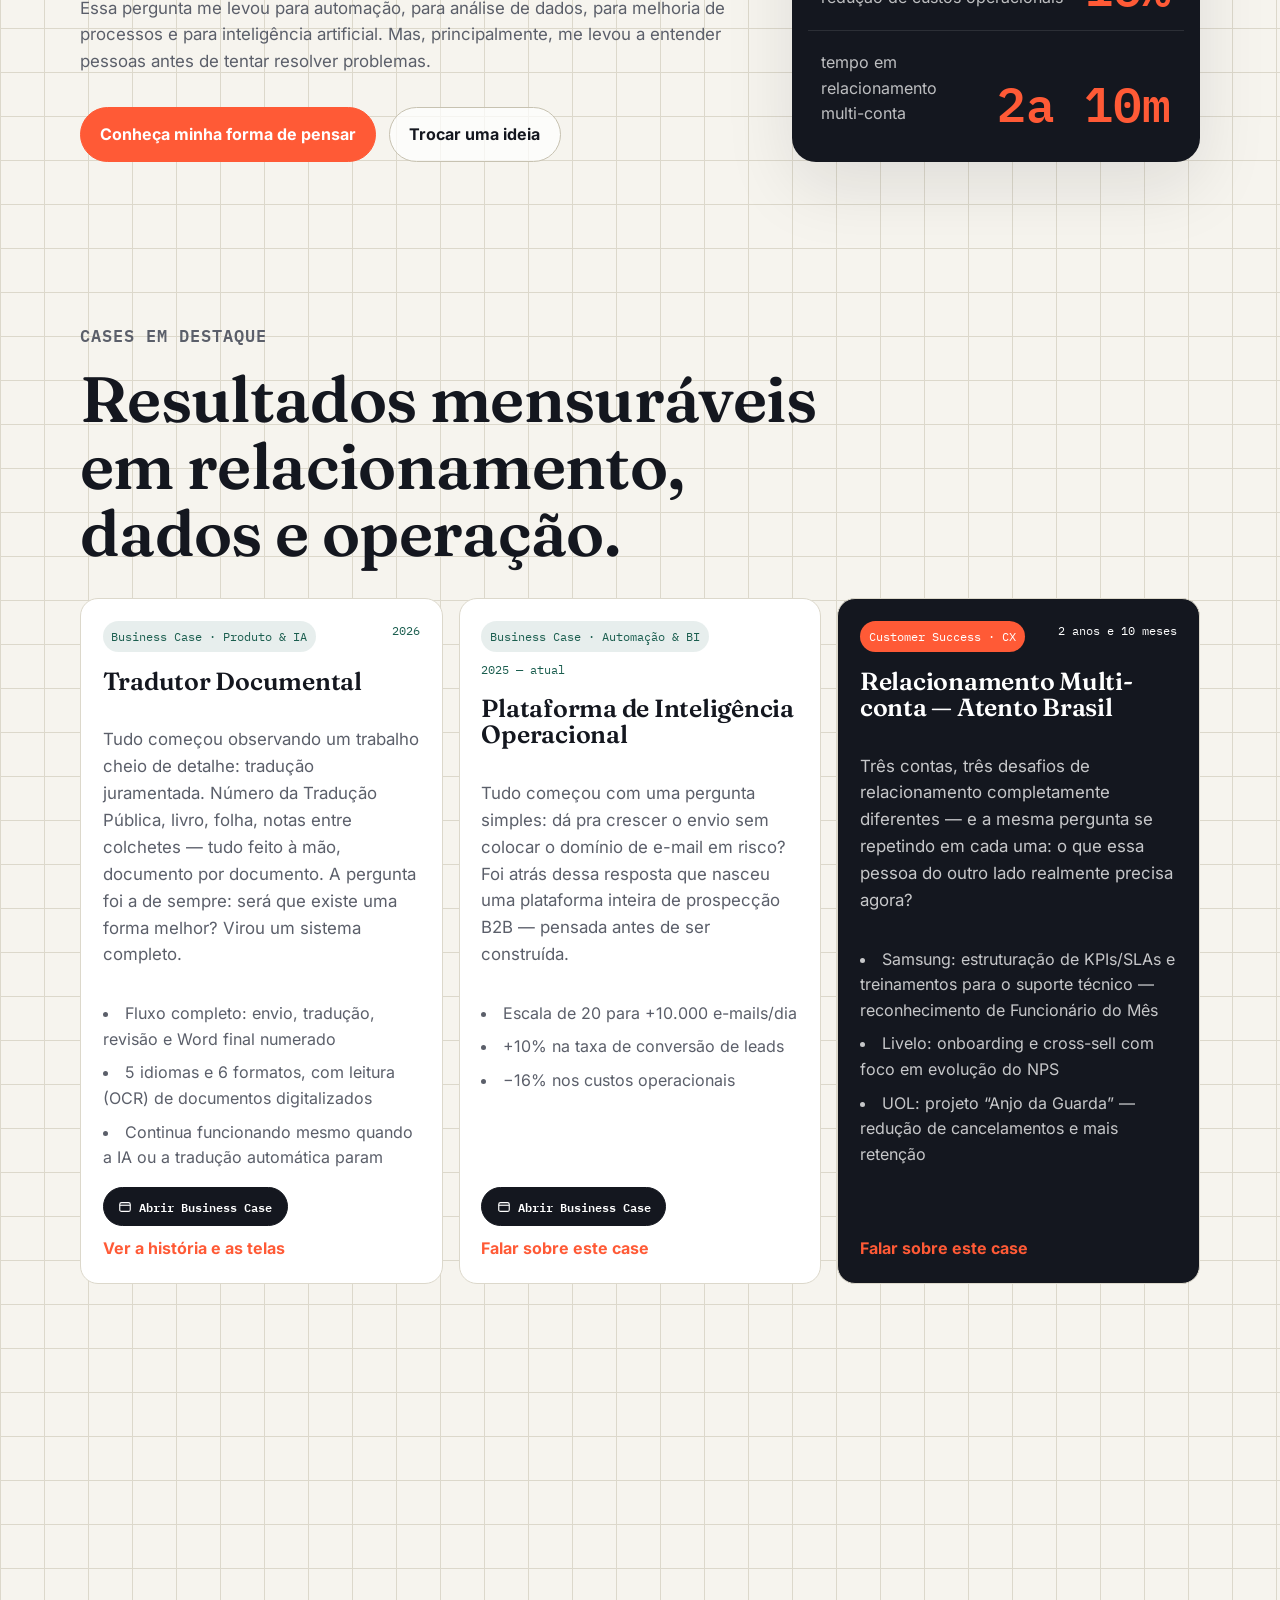
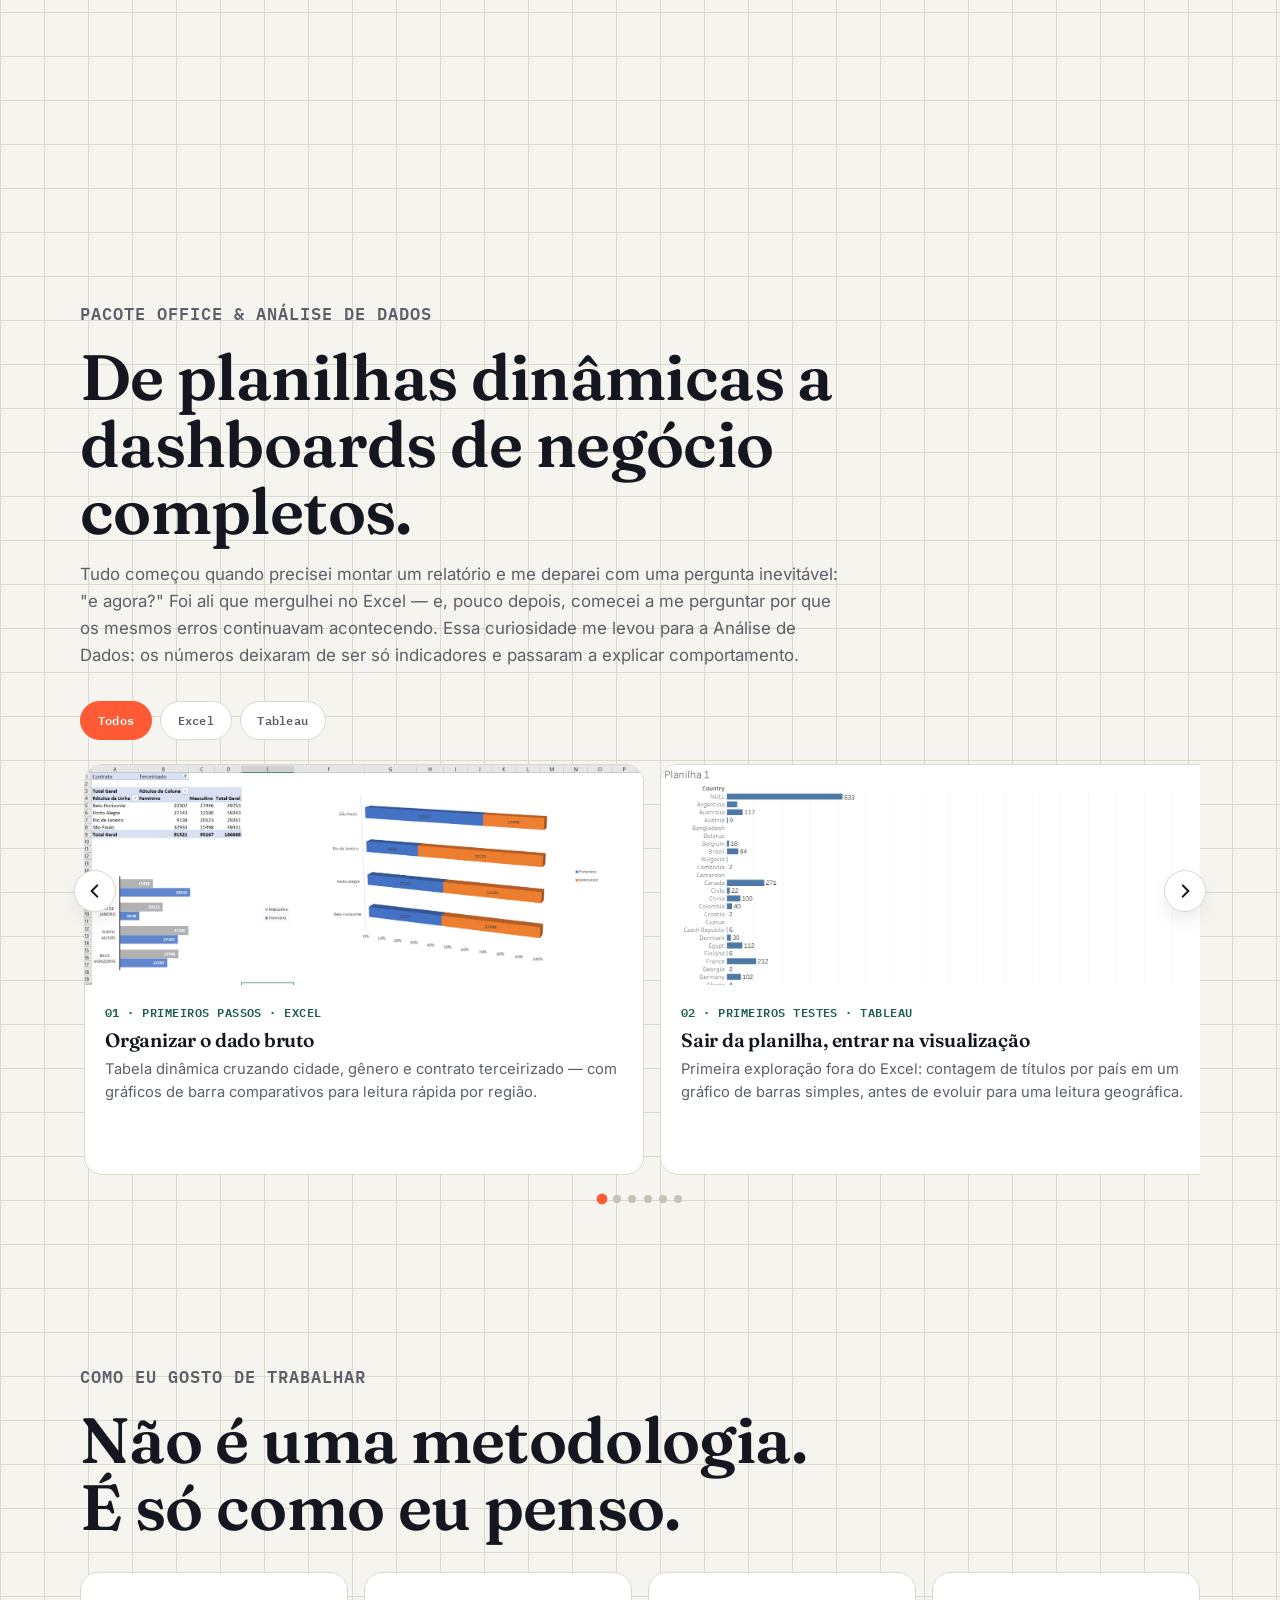
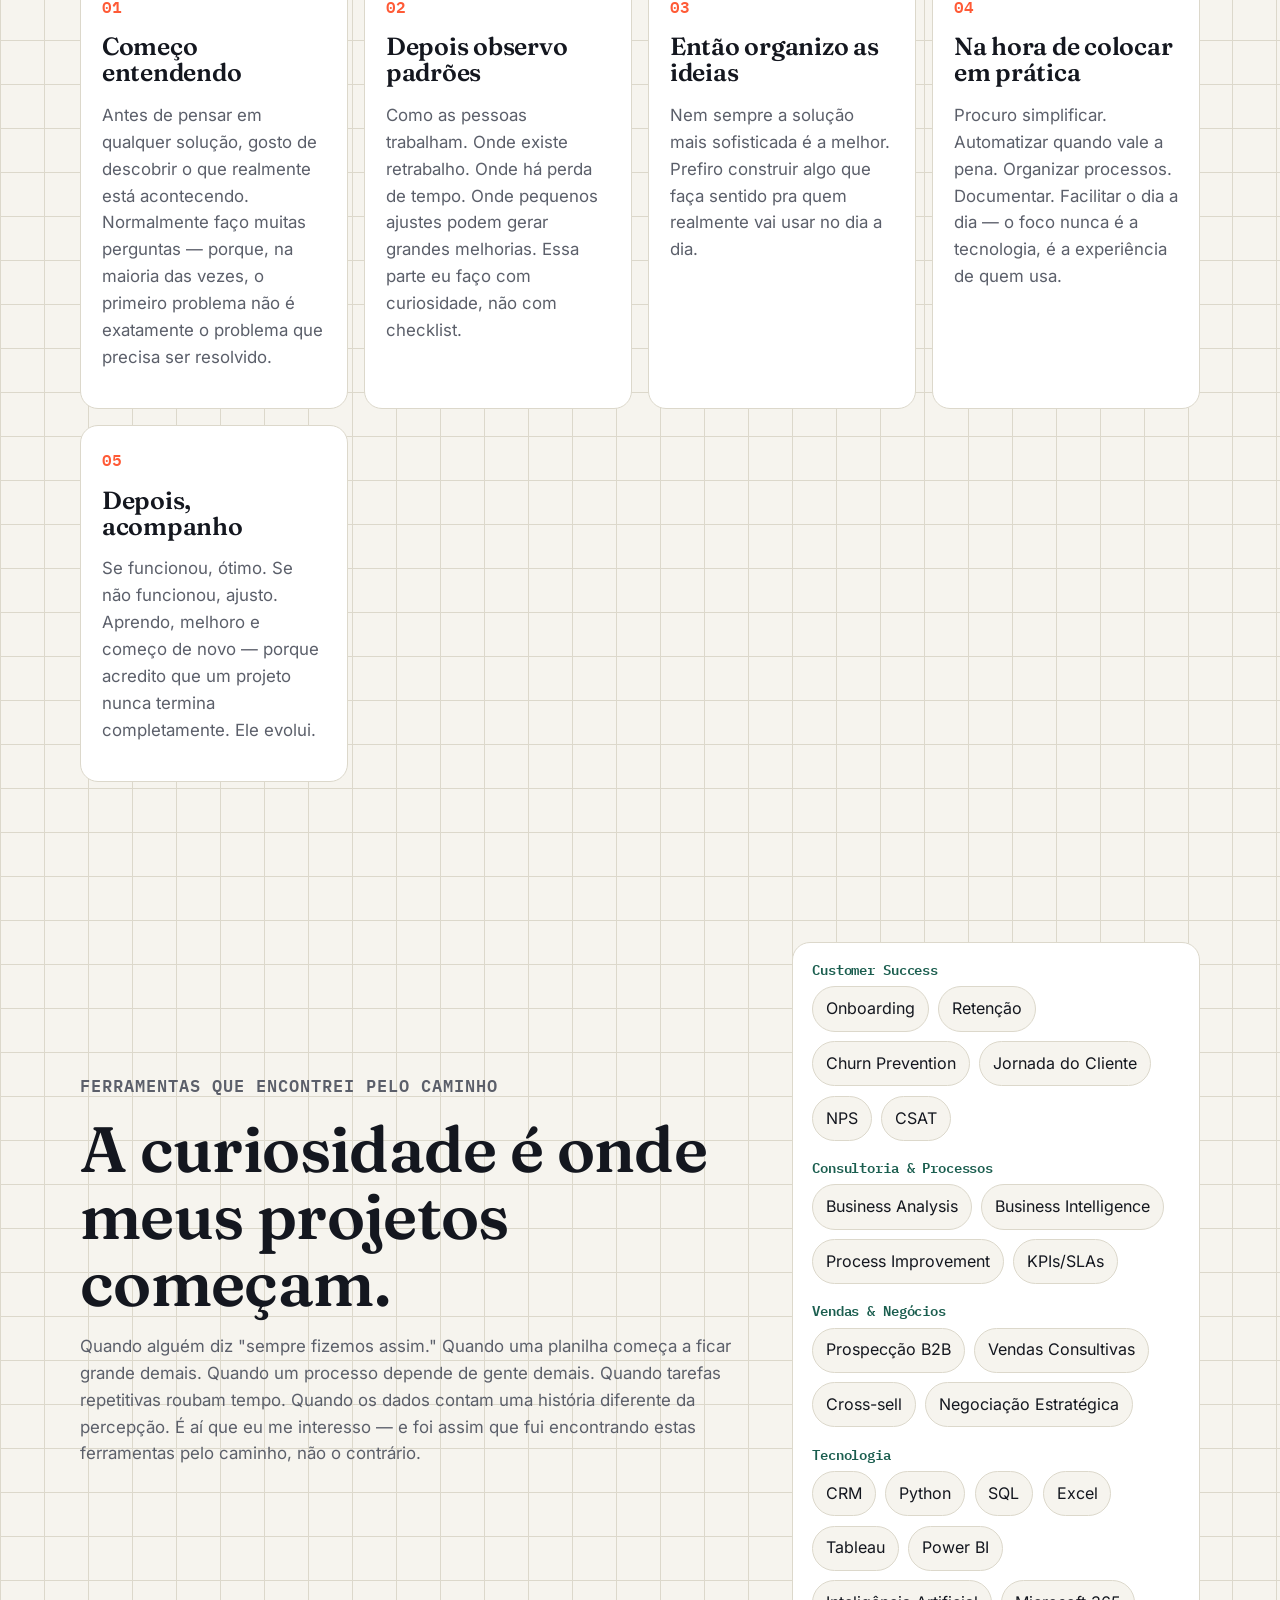
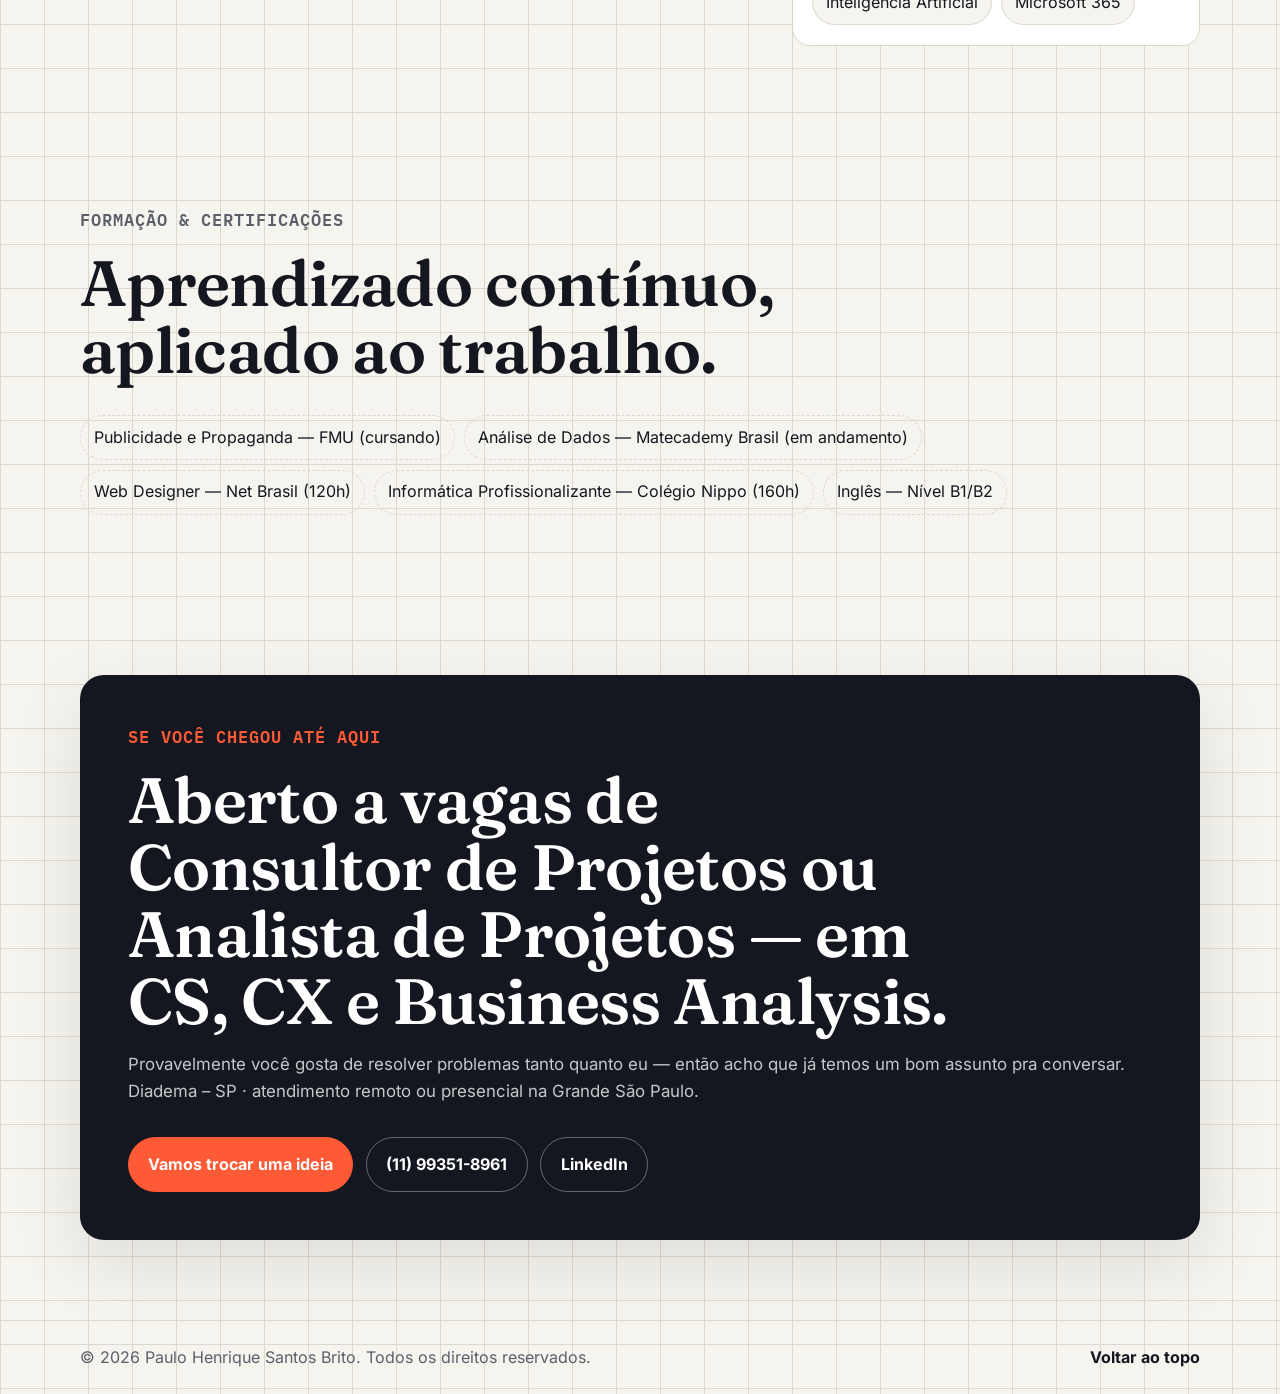
==== commit 0c5fcae3: "Remove todas as setas do conteúdo - Competências: tira os "↓" entre as frases da introdução - Cases:" ====
--- a/index.html
+++ b/index.html
@@ -99,7 +99,7 @@
             <h3 data-i18n="cases.case4.title">Tradutor Documental</h3>
             <p data-i18n="cases.case4.desc">Tudo começou observando um trabalho cheio de detalhe: tradução juramentada.</p>
             <ul>
-              <li data-i18n="cases.case4.b1">Fluxo completo: envio → tradução → revisão → Word final numerado</li>
+              <li data-i18n="cases.case4.b1">Fluxo completo: envio, tradução, revisão e Word final numerado</li>
               <li data-i18n="cases.case4.b2">5 idiomas e 6 formatos, com leitura (OCR) de documentos digitalizados</li>
               <li data-i18n="cases.case4.b3">Continua funcionando mesmo quando a IA ou a tradução automática param</li>
             </ul>
@@ -108,7 +108,7 @@
                 <svg viewBox="0 0 16 16" fill="none" width="14" height="14" aria-hidden="true"><rect x="2" y="3" width="12" height="10" rx="2" stroke="currentColor" stroke-width="1.3"/><path d="M2 6h12" stroke="currentColor" stroke-width="1.3"/></svg>
                 <span data-i18n="cases.case4.openBtn">Abrir Business Case</span>
               </button>
-              <a href="tradutor.html" data-i18n="cases.case4.story">Ver a história e as telas →</a>
+              <a href="tradutor.html" data-i18n="cases.case4.story">Ver a história e as telas</a>
             </div>
           </article>
           <article class="project-card reveal">
@@ -125,7 +125,7 @@
                 <svg viewBox="0 0 16 16" fill="none" width="14" height="14" aria-hidden="true"><rect x="2" y="3" width="12" height="10" rx="2" stroke="currentColor" stroke-width="1.3"/><path d="M2 6h12" stroke="currentColor" stroke-width="1.3"/></svg>
                 <span data-i18n="cases.case1.openBtn">Abrir Business Case</span>
               </button>
-              <a href="#contato" data-i18n="cases.talk">Falar sobre este case →</a>
+              <a href="#contato" data-i18n="cases.talk">Falar sobre este case</a>
             </div>
           </article>
 
@@ -138,7 +138,7 @@
               <li data-i18n="cases.case2.b2">Livelo: onboarding e cross-sell com foco em evolução do NPS</li>
               <li data-i18n="cases.case2.b3">UOL: projeto “Anjo da Guarda” — redução de cancelamentos e mais retenção</li>
             </ul>
-            <a href="#contato" data-i18n="cases.talk">Falar sobre este case →</a>
+            <a href="#contato" data-i18n="cases.talk">Falar sobre este case</a>
           </article>
 
           <article class="project-card reveal">
@@ -150,7 +150,7 @@
               <li data-i18n="cases.case3.b2">Aumento na conversão de agendamentos</li>
               <li data-i18n="cases.case3.b3">Melhoria do NPS</li>
             </ul>
-            <a href="#contato" data-i18n="cases.talk">Falar sobre este case →</a>
+            <a href="#contato" data-i18n="cases.talk">Falar sobre este case</a>
           </article>
         </div>
       </div>
@@ -267,7 +267,7 @@
       <div class="section-header reveal">
         <p class="eyebrow" data-i18n="skills.eyebrow">Ferramentas que encontrei pelo caminho</p>
         <h2 id="skills-title" data-i18n="skills.title">A curiosidade é onde meus projetos começam.</h2>
-        <p data-i18n="skills.intro">Quando alguém diz "sempre fizemos assim." ↓ Quando uma planilha começa a ficar grande demais. ↓ Quando um processo depende de gente demais. ↓ Quando tarefas repetitivas roubam tempo. ↓ Quando os dados contam uma história diferente da percepção. É aí que eu me interesso — e foi assim que fui encontrando estas ferramentas pelo caminho, não o contrário.</p>
+        <p data-i18n="skills.intro">Quando alguém diz "sempre fizemos assim." Quando uma planilha começa a ficar grande demais. Quando um processo depende de gente demais. Quando tarefas repetitivas roubam tempo. Quando os dados contam uma história diferente da percepção. É aí que eu me interesso — e foi assim que fui encontrando estas ferramentas pelo caminho, não o contrário.</p>
       </div>
       <div class="skill-groups reveal">
         <div class="skill-group"><h3 data-i18n="skills.g1.title">Customer Success</h3><div><span data-i18n="skills.g1.t1">Onboarding</span><span data-i18n="skills.g1.t2">Retenção</span><span data-i18n="skills.g1.t3">Churn Prevention</span><span data-i18n="skills.g1.t4">Jornada do Cliente</span><span data-i18n="skills.g1.t5">NPS</span><span data-i18n="skills.g1.t6">CSAT</span></div></div>
@@ -313,7 +313,7 @@
     <div class="container footer-inner">
       <p>© <span id="current-year"></span> Paulo Henrique Santos Brito. <span data-i18n="footer.rights">Todos os direitos reservados.</span></p>
       <div class="footer-links">
-        <a href="#topo" data-i18n="footer.backToTop">Voltar ao topo ↑</a>
+        <a href="#topo" data-i18n="footer.backToTop">Voltar ao topo</a>
       </div>
     </div>
   </footer>
--- a/workspace.css
+++ b/workspace.css
@@ -189,7 +189,7 @@
 
 .tw-cascade{display:flex;align-items:center;gap:8px;flex-wrap:wrap;margin:10px 0 18px;font-family:var(--font-mono);font-size:11.5px;}
 .tw-cascade .tw-stage{background:var(--tw-surface-2);border:1px solid var(--tw-hair);padding:7px 12px;border-radius:9px;color:var(--tw-text-1);}
-.tw-cascade .tw-arrow{color:var(--tw-text-3);}
+
 
 .tw-doc-card{background:var(--tw-surface-2);border:1px solid var(--tw-hair);border-radius:12px;padding:16px 18px;margin-bottom:12px;}
 .tw-doc-card h4{font-family:var(--font-display);font-size:14.5px;color:var(--tw-text-1);margin-bottom:8px;display:flex;align-items:center;gap:8px;}
